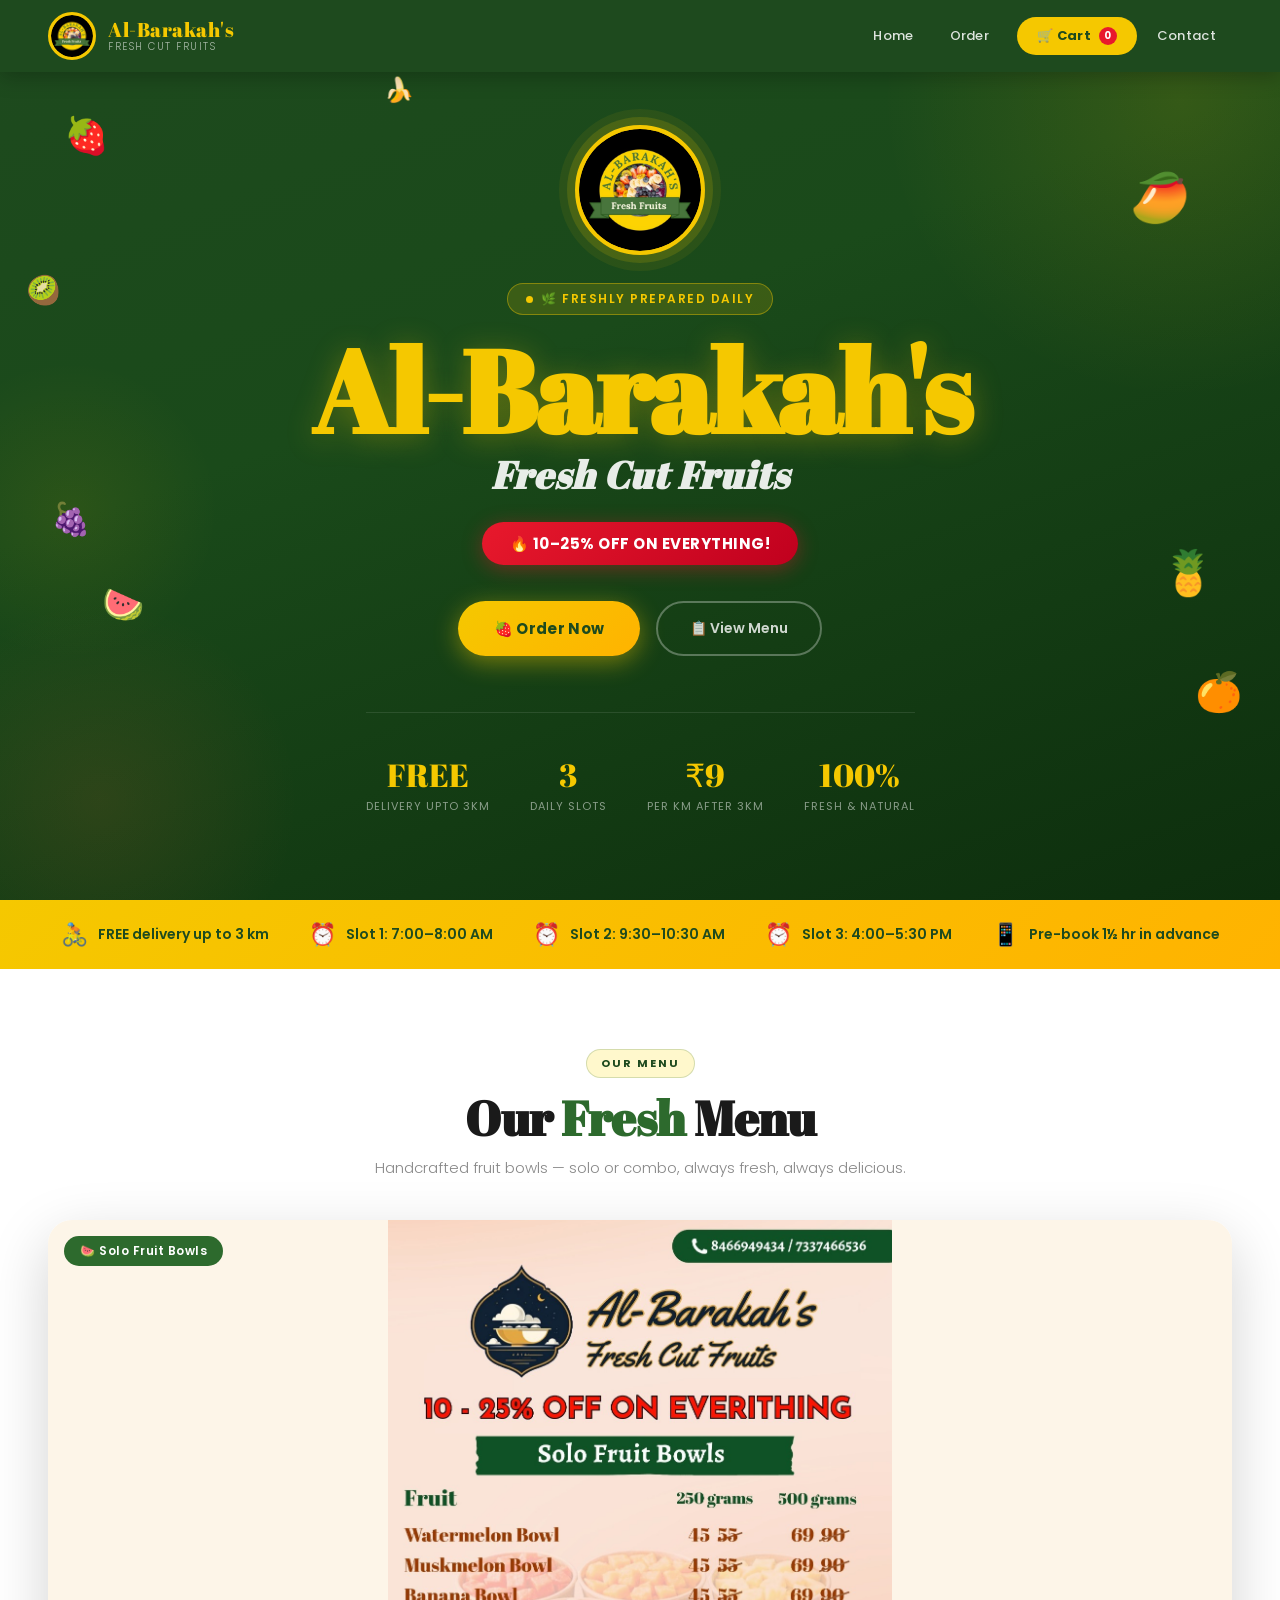
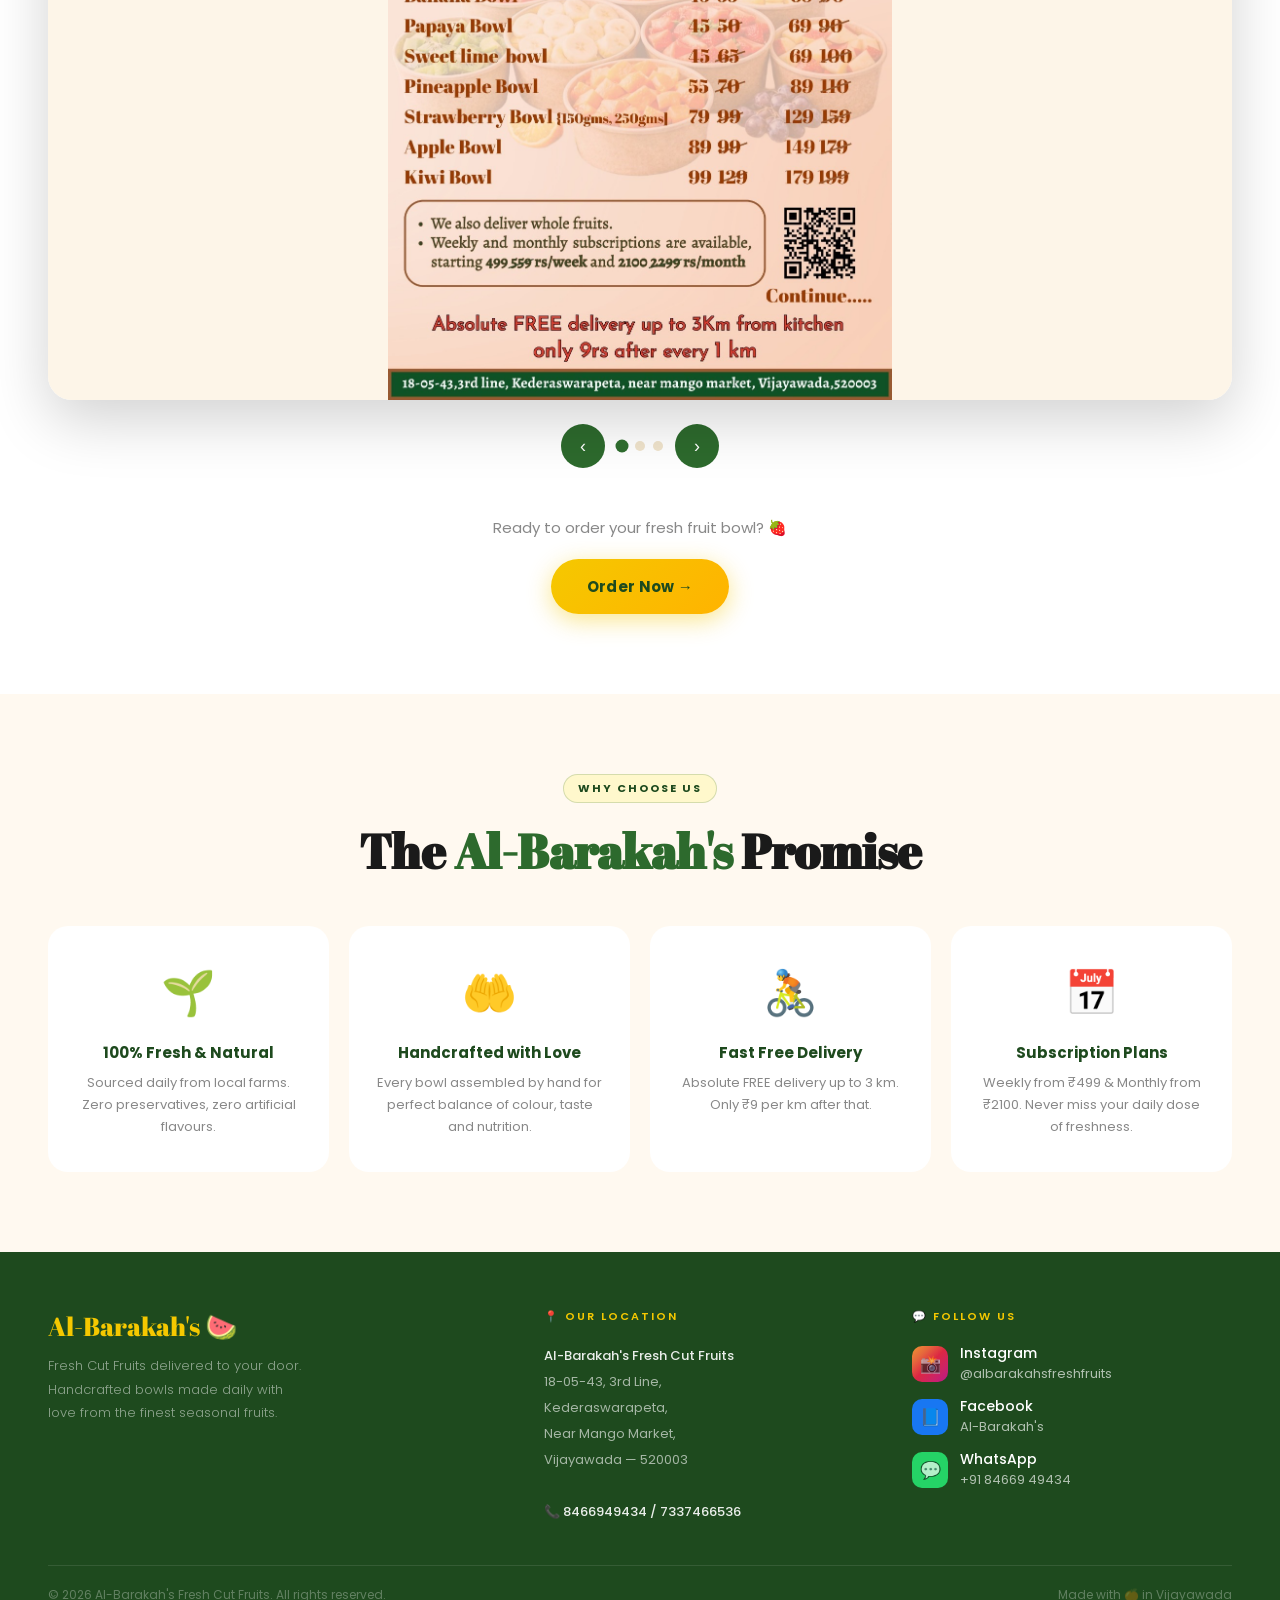
==== index.html @ 46b0975a "Add files via upload" ====
<!DOCTYPE html>
<html lang="en">
<head>
  <meta charset="UTF-8"/>
  <meta name="viewport" content="width=device-width, initial-scale=1.0"/>
  <title>Al-Barakah's Fresh Cut Fruits</title>
  <link rel="stylesheet" href="shared.css"/>
  <style>
    /* ── HERO ── */
    .hero {
      min-height: 100vh;
      background: linear-gradient(160deg, var(--green-dark) 0%, #1a4a1a 40%, #0d2e0d 100%);
      display: flex; flex-direction: column;
      align-items: center; justify-content: center;
      text-align: center; padding: 100px 20px 60px;
      position: relative; overflow: hidden;
    }

    /* animated background circles */
    .hero-bg-circle {
      position: absolute; border-radius: 50%; pointer-events: none;
    }
    .hbc1 {
      width: 600px; height: 600px;	
      background: radial-gradient(circle, rgba(245,200,0,0.12) 0%, transparent 70%);
      top: -200px; right: -200px;
      animation: spin 30s linear infinite;
    }
    .hbc2 {
      width: 400px; height: 400px;
      background: radial-gradient(circle, rgba(255,107,53,0.1) 0%, transparent 70%);
      bottom: -100px; left: -100px;
      animation: spin 20s linear infinite reverse;
    }
    .hbc3 {
      width: 300px; height: 300px;
      background: radial-gradient(circle, rgba(245,200,0,0.08) 0%, transparent 70%);
      top: 40%; left: -80px;
    }

    /* floating fruits */
    .fruit { position: absolute; font-size: 42px; pointer-events: none; animation: float 5s ease-in-out infinite; }
    .fr1{top:12%;left:5%;animation-delay:0s;font-size:36px}
    .fr2{top:18%;right:7%;animation-delay:0.8s;font-size:48px}
    .fr3{top:55%;left:4%;animation-delay:1.6s;font-size:32px}
    .fr4{top:60%;right:5%;animation-delay:2.4s;font-size:44px}
    .fr5{top:30%;left:2%;animation-delay:3.2s;font-size:28px}
    .fr6{bottom:20%;right:3%;animation-delay:1.2s;font-size:38px}
    .fr7{bottom:30%;left:8%;animation-delay:2s;font-size:34px}
    .fr8{top:8%;left:30%;animation-delay:0.4s;font-size:24px}

    .hero-logo {
      width: 130px; height: 130px; border-radius: 50%;
      border: 4px solid var(--yellow);
      overflow: hidden; margin-bottom: 28px;
      box-shadow: 0 0 0 8px rgba(245,200,0,0.15), 0 0 0 16px rgba(245,200,0,0.07);
      animation: fadeUp 0.8s 0.1s ease both;
      background: var(--yellow);
      display: flex; align-items: center; justify-content: center;
      font-size: 50px;
    }
    .hero-logo img { width: 100%; height: 100%; object-fit: cover; border-radius: 50%; }

    .hero-tag {
      display: inline-flex; align-items: center; gap: 8px;
      background: rgba(245,200,0,0.15); border: 1px solid rgba(245,200,0,0.4);
      color: var(--yellow); padding: 6px 18px; border-radius: 100px;
      font-size: 12px; font-weight: 600; letter-spacing: 1.5px;
      text-transform: uppercase; margin-bottom: 24px;
      animation: fadeUp 0.8s 0.2s ease both;
    }
    .hero-tag::before {
      content:''; width:7px; height:7px; background:var(--yellow);
      border-radius:50%; animation: pulse 1.5s infinite;
    }

    .hero-title {
      font-family: 'Abril Fatface', serif;
      font-size: clamp(52px, 9vw, 120px);
      color: var(--yellow); line-height: 0.9;
      letter-spacing: -2px; margin-bottom: 6px;
      animation: fadeUp 0.8s 0.3s ease both;
      text-shadow: 0 4px 30px rgba(245,200,0,0.3);
    }
    .hero-title-sub {
      font-family: 'Abril Fatface', serif;
      font-size: clamp(20px, 3.5vw, 38px);
      color: rgba(255,255,255,0.9); font-style: italic;
      letter-spacing: 1px; margin-bottom: 22px;
      animation: fadeUp 0.8s 0.4s ease both;
    }

    .hero-offer {
      display: inline-block;
      background: linear-gradient(135deg, var(--red), #c0001e);
      color: white; padding: 10px 28px; border-radius: 100px;
      font-size: 15px; font-weight: 700; letter-spacing: 0.5px;
      margin-bottom: 36px; animation: fadeUp 0.8s 0.5s ease both;
      box-shadow: 0 4px 20px rgba(232,25,44,0.4);
    }

    .hero-actions {
      display: flex; gap: 16px; justify-content: center; flex-wrap: wrap;
      animation: fadeUp 0.8s 0.6s ease both;
    }

    .hero-stats {
      display: flex; gap: 40px; margin-top: 56px;
      padding-top: 40px; border-top: 1px solid rgba(255,255,255,0.1);
      animation: fadeUp 0.8s 0.8s ease both; flex-wrap: wrap; justify-content: center;
    }
    .stat { text-align: center; }
    .stat-n { font-family:'Abril Fatface',serif; font-size:32px; color:var(--yellow); }
    .stat-l { font-size:11px; color:rgba(255,255,255,0.5); letter-spacing:1px; text-transform:uppercase; margin-top:2px; }

    /* ── DELIVERY BANNER ── */
    .delivery-banner {
      background: linear-gradient(135deg, var(--yellow), #FFB300);
      padding: 18px 48px;
      display: flex; align-items: center; justify-content: center; gap: 40px;
      flex-wrap: wrap;
    }
    .db-item {
      display: flex; align-items: center; gap: 10px;
      font-size: 14px; font-weight: 600; color: var(--green-dark);
    }
    .db-icon { font-size: 22px; }

    /* ── MENU SECTION ── */
    .menu-section { background: white; padding: 80px 48px; }
    .menu-section .section-header { text-align: center; margin-bottom: 40px; }

    .menu-scroll-wrapper {
      position: relative; overflow: hidden;
      border-radius: 24px;
      box-shadow: var(--shadow-lg);
    }
    .menu-scroll-track {
      display: flex; overflow-x: auto; scroll-snap-type: x mandatory;
      scroll-behavior: smooth; gap: 0;
      scrollbar-width: none; -ms-overflow-style: none;
    }
    .menu-scroll-track::-webkit-scrollbar { display: none; }

    .menu-slide {
      flex: 0 0 100%; scroll-snap-align: start;
      position: relative;
    }
    .menu-slide img {
      width: 100%; display: block;
      max-height: 780px; object-fit: contain;
      background: #fdf5e8;
    }

    .slide-label {
      position: absolute; top: 16px; left: 16px;
      background: var(--green); color: white;
      padding: 6px 16px; border-radius: 100px;
      font-size: 12px; font-weight: 600; letter-spacing: 0.5px;
    }

    .scroll-nav {
      display: flex; align-items: center; justify-content: center;
      gap: 12px; margin-top: 24px;
    }
    .scroll-btn {
      width: 44px; height: 44px; border-radius: 50%;
      background: var(--green); color: white; border: none;
      font-size: 18px; cursor: pointer; display: flex;
      align-items: center; justify-content: center;
      transition: background 0.2s, transform 0.2s;
    }
    .scroll-btn:hover { background: var(--green-dark); transform: scale(1.1); }
    .scroll-dots { display: flex; gap: 8px; }
    .dot {
      width: 10px; height: 10px; border-radius: 50%;
      background: var(--border); cursor: pointer; transition: background 0.2s, transform 0.2s;
    }
    .dot.active { background: var(--green); transform: scale(1.3); }

    .menu-cta { text-align: center; margin-top: 48px; }
    .menu-cta p { font-size: 15px; color: var(--ink-muted); margin-bottom: 20px; }

    /* ── WHY US ── */
    .why-section { background: var(--cream); }
    .why-grid { display: grid; grid-template-columns: repeat(4,1fr); gap: 20px; margin-top: 48px; }
    .why-card {
      background: white; border-radius: 20px; padding: 32px 24px;
      border: 2px solid transparent; text-align: center;
      transition: border-color 0.3s, transform 0.3s, box-shadow 0.3s;
      cursor: default;
    }
    .why-card:hover { border-color: var(--yellow); transform: translateY(-6px); box-shadow: 0 16px 40px rgba(245,200,0,0.15); }
    .why-icon { font-size: 44px; margin-bottom: 16px; display:block; animation: bounce 3s ease-in-out infinite; }
    .why-card:nth-child(2) .why-icon { animation-delay:0.4s }
    .why-card:nth-child(3) .why-icon { animation-delay:0.8s }
    .why-card:nth-child(4) .why-icon { animation-delay:1.2s }
    .why-title { font-size: 15px; font-weight: 700; margin-bottom: 8px; color: var(--green-dark); }
    .why-desc { font-size: 13px; color: var(--ink-muted); line-height: 1.7; }

    @media(max-width:900px){
      .why-grid { grid-template-columns: repeat(2,1fr); }
      .hero-stats { gap: 24px; }
      .delivery-banner { padding: 16px 24px; gap: 20px; }
      .menu-section { padding: 56px 20px; }
    }
    @media(max-width:600px){
      .why-grid { grid-template-columns: 1fr; }
    }
  </style>
</head>
<body>

<!-- NAVBAR -->
<nav>
  <a href="index.html" class="brand">
    <div class="brand-logo">
      <img src="logo.jpg.jpeg" alt="logo" onerror="this.style.display='none';this.parentElement.innerHTML='🍉'"/>
    </div>
    <div class="brand-name">
      Al-Barakah's
      <small>Fresh Cut Fruits</small>
    </div>
  </a>

  <!-- Hamburger -->
  <div class="hamburger" onclick="toggleMenu()">
    ☰
  </div>

  <!-- Nav links -->
  <div class="nav-links" id="navLinks">
    <a href="index.html">Home</a>
    <a href="order.html">Order</a>
    <a href="cart.html" class="cart-nav-btn">🛒 Cart <span class="cart-badge" id="cartCount">0</span></a>
    <a href="contact.html">Contact</a>
  </div>
</nav>

<!-- HERO -->
<section class="hero">
  <div class="hero-bg-circle hbc1"></div>
  <div class="hero-bg-circle hbc2"></div>
  <div class="hero-bg-circle hbc3"></div>

  <span class="fruit fr1">🍓</span>
  <span class="fruit fr2">🥭</span>
  <span class="fruit fr3">🍇</span>
  <span class="fruit fr4">🍍</span>
  <span class="fruit fr5">🥝</span>
  <span class="fruit fr6">🍊</span>
  <span class="fruit fr7">🍉</span>
  <span class="fruit fr8">🍌</span>

  <div class="hero-logo">
    <img src="logo.jpg.jpeg" alt="logo" onerror="this.style.display='none';this.parentElement.innerHTML='🍉'"/>
  </div>

  <div class="hero-tag">🌿 Freshly Prepared Daily</div>

  <h1 class="hero-title">Al-Barakah's</h1>
  <h2 class="hero-title-sub">Fresh Cut Fruits</h2>

  <div class="hero-offer">🔥 10–25% OFF ON EVERYTHING!</div>

  <div class="hero-actions">
    <a href="order.html" class="btn-main">🍓 Order Now</a>
    <a href="#menu" class="btn-outline" style="color:rgba(255,255,255,0.8);border-color:rgba(255,255,255,0.3);">📋 View Menu</a>
  </div>

  <div class="hero-stats">
    <div class="stat"><div class="stat-n">FREE</div><div class="stat-l">Delivery upto 3km</div></div>
    <div class="stat"><div class="stat-n">3</div><div class="stat-l">Daily Slots</div></div>
    <div class="stat"><div class="stat-n">₹9</div><div class="stat-l">Per km after 3km</div></div>
    <div class="stat"><div class="stat-n">100%</div><div class="stat-l">Fresh & Natural</div></div>
  </div>
</section>

<!-- DELIVERY BANNER -->
<div class="delivery-banner">
  <div class="db-item"><span class="db-icon">🚴</span> FREE delivery up to 3 km</div>
  <div class="db-item"><span class="db-icon">⏰</span> Slot 1: 7:00–8:00 AM</div>
  <div class="db-item"><span class="db-icon">⏰</span> Slot 2: 9:30–10:30 AM</div>
  <div class="db-item"><span class="db-icon">⏰</span> Slot 3: 4:00–5:30 PM</div>
  <div class="db-item"><span class="db-icon">📱</span> Pre-book 1½ hr in advance</div>
</div>

<!-- MENU SECTION -->
<section class="menu-section reveal" id="menu">
  <div class="section-header">
    <div class="section-tag">Our Menu</div>
    <h2 class="section-title">Our <span>Fresh</span> Menu</h2>
    <p class="section-sub">Handcrafted fruit bowls — solo or combo, always fresh, always delicious.</p>
  </div>

  <div class="menu-scroll-wrapper">
    <div class="menu-scroll-track" id="menuTrack">
      <div class="menu-slide">
        <span class="slide-label">🍉 Solo Fruit Bowls</span>
        <img src="solo menu.jpg.png" alt="Solo Fruit Bowls Menu"/>
      </div>
      <div class="menu-slide">
        <span class="slide-label">🥗 Special Combo Bowls</span>
        <img src="mix menu.jpg.png" alt="Special Combo Bowls Menu"/>
      </div>
      <div class="menu-slide">
        <span class="slide-label">📋 Delivery Criteria</span>
        <img src="delivery criteria.jpg.png" alt="Delivery Criteria"/>
      </div>
    </div>
  </div>

  <div class="scroll-nav">
    <button class="scroll-btn" id="prevBtn">‹</button>
    <div class="scroll-dots" id="dots">
      <div class="dot active" onclick="goToSlide(0)"></div>
      <div class="dot" onclick="goToSlide(1)"></div>
      <div class="dot" onclick="goToSlide(2)"></div>
    </div>
    <button class="scroll-btn" id="nextBtn">›</button>
  </div>

  <div class="menu-cta">
    <p>Ready to order your fresh fruit bowl? 🍓</p>
    <a href="order.html" class="btn-main">Order Now →</a>
  </div>
</section>

<!-- WHY US -->
<section class="section why-section reveal">
  <div style="text-align:center;margin-bottom:8px"><div class="section-tag">Why Choose Us</div></div>
  <h2 class="section-title" style="text-align:center">The <span>Al-Barakah's</span> Promise</h2>
  <div class="why-grid">
    <div class="why-card reveal d1">
      <span class="why-icon">🌱</span>
      <div class="why-title">100% Fresh & Natural</div>
      <div class="why-desc">Sourced daily from local farms. Zero preservatives, zero artificial flavours.</div>
    </div>
    <div class="why-card reveal d2">
      <span class="why-icon">🤲</span>
      <div class="why-title">Handcrafted with Love</div>
      <div class="why-desc">Every bowl assembled by hand for perfect balance of colour, taste and nutrition.</div>
    </div>
    <div class="why-card reveal d3">
      <span class="why-icon">🚴</span>
      <div class="why-title">Fast Free Delivery</div>
      <div class="why-desc">Absolute FREE delivery up to 3 km. Only ₹9 per km after that.</div>
    </div>
    <div class="why-card reveal d4">
      <span class="why-icon">📅</span>
      <div class="why-title">Subscription Plans</div>
      <div class="why-desc">Weekly from ₹499 & Monthly from ₹2100. Never miss your daily dose of freshness.</div>
    </div>
  </div>
</section>

<!-- FOOTER -->
<footer>
  <div class="footer-grid">
    <div class="footer-brand">
      <div class="f-logo">Al-Barakah's 🍉</div>
      <p>Fresh Cut Fruits delivered to your door. Handcrafted bowls made daily with love from the finest seasonal fruits.</p>
    </div>
    <div class="footer-col">
      <h4>📍 Our Location</h4>
      <div class="address-lines">
        <strong>Al-Barakah's Fresh Cut Fruits</strong><br/>
        18-05-43, 3rd Line,<br/>
        Kederaswarapeta,<br/>
        Near Mango Market,<br/>
        Vijayawada — 520003<br/><br/>
        <strong>📞 8466949434 / 7337466536</strong>
      </div>
    </div>
    <div class="footer-col">
      <h4>💬 Follow Us</h4>
      <div class="social-list">
        <a href="https://www.instagram.com/al_barakahs_fresh_fruits_?igsh=ZjluM2U1aTc2aDRm" class="social-item" target="_blank">
          <div class="sicon ig">📸</div>
          <div><div style="color:white;font-size:14px;font-weight:500">Instagram</div><div>@albarakahsfreshfruits</div></div>
        </a>
        <a href="https://facebook.com/albarakahsfreshfruits" class="social-item" target="_blank">
          <div class="sicon fb">📘</div>
          <div><div style="color:white;font-size:14px;font-weight:500">Facebook</div><div>Al-Barakah's</div></div>
        </a>
        <a href="https://wa.me/918466949434" class="social-item" target="_blank">
          <div class="sicon wa">💬</div>
          <div><div style="color:white;font-size:14px;font-weight:500">WhatsApp</div><div>+91 84669 49434</div></div>
        </a>
      </div>
    </div>
  </div>
  <div class="footer-bottom">
    <p>© 2026 Al-Barakah's Fresh Cut Fruits. All rights reserved.</p>
    <p>Made with 🍊 in Vijayawada</p>
  </div>
</footer>

<script>
  // Cart count from localStorage
  function updateCartCount(){
    const cart = JSON.parse(localStorage.getItem('albarakahCart')||'[]');
    const total = cart.reduce((s,i)=>s+i.qty,0);
    document.getElementById('cartCount').textContent = total;
  }
  updateCartCount();

  // Menu slider
  let current = 0;
  const track = document.getElementById('menuTrack');
  const dots = document.querySelectorAll('.dot');
  const slides = document.querySelectorAll('.menu-slide');

  function goToSlide(n){
    current = n;
    track.scrollTo({ left: track.offsetWidth * n, behavior: 'smooth' });
    dots.forEach((d,i)=>d.classList.toggle('active', i===n));
  }

  document.getElementById('nextBtn').addEventListener('click',()=>goToSlide((current+1)%slides.length));
  document.getElementById('prevBtn').addEventListener('click',()=>goToSlide((current-1+slides.length)%slides.length));

  // Auto-advance
  setInterval(()=>goToSlide((current+1)%slides.length), 5000);

  // Scroll reveal
  const revEls = document.querySelectorAll('.reveal');
  const revObs = new IntersectionObserver(entries=>{
    entries.forEach(e=>{ if(e.isIntersecting) e.target.classList.add('visible'); });
  },{threshold:0.08});
  revEls.forEach(r=>revObs.observe(r));
</script>
<script>

function toggleMenu(){

const menu = document.getElementById("navLinks");

menu.classList.toggle("show");

}

</script>
</body>
</html>
---- shared.css ----
@import url('https://fonts.googleapis.com/css2?family=Abril+Fatface&family=Poppins:wght@300;400;500;600;700;800&display=swap');

*, *::before, *::after { box-sizing: border-box; margin: 0; padding: 0; }

:root {
  --yellow:      #F5C800;
  --yellow-dark: #D4A800;
  --yellow-light:#FFF8CC;
  --green:       #2D6A2D;
  --green-dark:  #1E4A1E;
  --green-light: #E8F5E8;
  --orange:      #FF6B35;
  --red:         #E8192C;
  --cream:       #FFF9F0;
  --white:       #FFFFFF;
  --ink:         #1A1A1A;
  --ink-soft:    #444444;
  --ink-muted:   #888888;
  --border:      #F0E4CC;
  --shadow:      0 8px 32px rgba(0,0,0,0.12);
  --shadow-lg:   0 20px 60px rgba(0,0,0,0.18);
}

html { scroll-behavior: smooth; }
body {
  font-family: 'Poppins', sans-serif;
  background: var(--cream);
  color: var(--ink);
  overflow-x: hidden;
}

/* ── NAVBAR ── */
nav {
  position: fixed; top: 0; left: 0; right: 0; z-index: 999;
  display: flex; align-items: center; justify-content: space-between;
  padding: 0 48px; height: 72px;
  background: var(--green-dark);
  box-shadow: 0 4px 20px rgba(0,0,0,0.25);
}

.brand { display: flex; align-items: center; gap: 12px; text-decoration: none; }
.brand-logo {
  width: 48px; height: 48px; border-radius: 50%;
  border: 3px solid var(--yellow);
  overflow: hidden; flex-shrink: 0;
  background: var(--yellow);
  display: flex; align-items: center; justify-content: center;
  font-size: 22px;
}
.brand-logo img { width: 100%; height: 100%; object-fit: cover; border-radius: 50%; }
.brand-name {
  font-family: 'Abril Fatface', serif;
  font-size: 20px; color: var(--yellow);
  letter-spacing: 0.5px; line-height: 1;
}
.brand-name small {
  display: block; font-family: 'Poppins', sans-serif;
  font-size: 10px; color: rgba(255,255,255,0.6);
  font-weight: 300; letter-spacing: 1.5px; text-transform: uppercase;
  margin-top: 2px;
}

.nav-links { display: flex; align-items: center; gap: 4px; }
.nav-links a {
  text-decoration: none; font-size: 13px; font-weight: 500;
  color: rgba(255,255,255,0.85); padding: 8px 16px; border-radius: 8px;
  transition: all 0.2s; letter-spacing: 0.3px;
}
.nav-links a:hover, .nav-links a.active {
  background: rgba(245,200,0,0.2); color: var(--yellow);
}

.cart-nav-btn {
  display: flex; align-items: center; gap: 8px;
  background: var(--yellow); color: var(--green-dark) !important;
  padding: 9px 20px !important; border-radius: 100px !important;
  font-weight: 700 !important; font-size: 13px !important;
  margin-left: 8px; transition: transform 0.2s, box-shadow 0.2s !important;
  border: none;
}
.cart-nav-btn:hover { transform: translateY(-2px); box-shadow: 0 4px 16px rgba(245,200,0,0.5) !important; background: var(--yellow) !important; }
.cart-badge {
  background: var(--red); color: white;
  width: 18px; height: 18px; border-radius: 50%;
  display: flex; align-items: center; justify-content: center;
  font-size: 10px; font-weight: 700;
}

/* ── FOOTER ── */
footer {
  background: var(--green-dark);
  color: rgba(255,255,255,0.8);
  padding: 56px 48px 28px;
}
.footer-grid {
  display: grid; grid-template-columns: 1.4fr 1fr 1fr;
  gap: 48px; margin-bottom: 40px;
}
.footer-brand .f-logo {
  font-family: 'Abril Fatface', serif;
  font-size: 26px; color: var(--yellow); margin-bottom: 10px;
}
.footer-brand p {
  font-size: 13px; line-height: 1.8; color: rgba(255,255,255,0.5);
  font-weight: 300; max-width: 260px;
}
.footer-col h4 {
  font-size: 11px; letter-spacing: 2px; text-transform: uppercase;
  color: var(--yellow); margin-bottom: 18px; font-weight: 600;
}
.address-lines { font-size: 13px; line-height: 2; color: rgba(255,255,255,0.6); }
.address-lines strong { color: rgba(255,255,255,0.9); font-weight: 500; }
.social-list { display: flex; flex-direction: column; gap: 12px; }
.social-item {
  display: flex; align-items: center; gap: 12px;
  text-decoration: none; color: rgba(255,255,255,0.65);
  font-size: 13px; transition: color 0.2s;
}
.social-item:hover { color: var(--yellow); }
.sicon {
  width: 36px; height: 36px; border-radius: 10px;
  display: flex; align-items: center; justify-content: center;
  font-size: 17px; flex-shrink: 0;
}
.ig { background: linear-gradient(135deg,#f09433,#e6683c,#dc2743,#cc2366,#bc1888); }
.fb { background: #1877F2; }
.wa { background: #25D366; }
.ph { background: #FF6B35; }
.footer-bottom {
  border-top: 1px solid rgba(255,255,255,0.1);
  padding-top: 20px; display: flex; justify-content: space-between; align-items: center;
}
.footer-bottom p { font-size: 12px; color: rgba(255,255,255,0.3); }

/* ── SECTION HELPERS ── */
.section { padding: 80px 48px; }
.section-tag {
  display: inline-block; background: var(--yellow-light);
  color: var(--green-dark); font-size: 11px; font-weight: 700;
  letter-spacing: 2px; text-transform: uppercase; padding: 5px 14px;
  border-radius: 100px; margin-bottom: 14px;
  border: 1px solid rgba(45,106,45,0.2);
}
.section-title {
  font-family: 'Abril Fatface', serif;
  font-size: clamp(30px,4vw,48px); color: var(--ink);
  letter-spacing: -0.5px; line-height: 1.1; margin-bottom: 10px;
}
.section-title span { color: var(--green); }
.section-sub { font-size: 15px; color: var(--ink-muted); font-weight: 300; line-height: 1.7; }

/* ── ANIMATIONS ── */
@keyframes fadeUp { from{opacity:0;transform:translateY(28px)} to{opacity:1;transform:translateY(0)} }
@keyframes fadeIn { from{opacity:0} to{opacity:1} }
@keyframes slideDown { from{opacity:0;transform:translateY(-20px)} to{opacity:1;transform:translateY(0)} }
@keyframes pulse { 0%,100%{transform:scale(1)} 50%{transform:scale(1.15)} }
@keyframes spin { from{transform:rotate(0deg)} to{transform:rotate(360deg)} }
@keyframes float { 0%,100%{transform:translateY(0) rotate(0deg)} 50%{transform:translateY(-16px) rotate(6deg)} }
@keyframes bounce { 0%,100%{transform:translateY(0)} 50%{transform:translateY(-8px)} }
@keyframes shimmer { 0%{background-position:-200% 0} 100%{background-position:200% 0} }

.reveal { opacity:0; transform:translateY(24px); transition:opacity 0.6s ease, transform 0.6s ease; }
.reveal.visible { opacity:1; transform:translateY(0); }
.d1{transition-delay:0.1s} .d2{transition-delay:0.2s} .d3{transition-delay:0.3s} .d4{transition-delay:0.4s}

/* ── BUTTONS ── */
.btn-main {
  display: inline-flex; align-items: center; gap: 8px;
  background: linear-gradient(135deg, var(--yellow), #FFB300);
  color: var(--green-dark); padding: 16px 36px; border-radius: 100px;
  font-size: 15px; font-weight: 700; text-decoration: none; border: none;
  cursor: pointer; box-shadow: 0 6px 24px rgba(245,200,0,0.45);
  transition: transform 0.2s, box-shadow 0.2s; font-family: 'Poppins', sans-serif;
  letter-spacing: 0.3px;
}
.btn-main:hover { transform: translateY(-3px); box-shadow: 0 12px 32px rgba(245,200,0,0.6); }

.btn-green {
  display: inline-flex; align-items: center; gap: 8px;
  background: var(--green); color: white;
  padding: 14px 32px; border-radius: 100px;
  font-size: 14px; font-weight: 600; text-decoration: none; border: none;
  cursor: pointer; transition: background 0.2s, transform 0.2s;
  font-family: 'Poppins', sans-serif;
}
.btn-green:hover { background: var(--green-dark); transform: translateY(-2px); }

.btn-outline {
  display: inline-flex; align-items: center; gap: 8px;
  background: transparent; color: var(--green);
  padding: 14px 32px; border-radius: 100px;
  font-size: 14px; font-weight: 600; text-decoration: none;
  border: 2px solid var(--green); cursor: pointer;
  transition: all 0.2s; font-family: 'Poppins', sans-serif;
}
.btn-outline:hover { background: var(--green); color: white; }

/* 📱 TABLET RESPONSIVE (≤1024px) */

@media (max-width:1024px){

  nav{
    padding:0 24px;
  }

  .section{
    padding:60px 24px;
  }

  .footer-grid{
    grid-template-columns:1fr 1fr;
    gap:32px;
  }

}

/* 📱 MOBILE RESPONSIVE (≤768px) */

@media (max-width:768px){

  nav{
    padding:0 16px;
    height:64px;
  }

  .brand-name{
    font-size:16px;
  }

  .nav-links{
    gap:2px;
  }

  .nav-links a{
    padding:6px 10px;
    font-size:12px;
  }

  .cart-nav-btn{
    padding:7px 14px !important;
  }

  .section{
    padding:48px 20px;
  }

  .footer-grid{
    grid-template-columns:1fr;
    gap:28px;
  }

  .footer-bottom{
    flex-direction:column;
    gap:10px;
    text-align:center;
  }

}
	
/* 📱 SMALL MOBILE (≤480px) */

@media (max-width:480px){

  nav{
    flex-direction:column;
    height:auto;
    padding:12px 12px;
  }

  .brand{
    margin-bottom:6px;
  }

  .nav-links{
    flex-wrap:wrap;
    justify-content:center;
  }

  .nav-links a{
    font-size:11px;
    padding:6px 8px;
  }

  .cart-nav-btn{
    padding:6px 12px !important;
  }

}

/* Hamburger icon */

.hamburger{
display:none;
font-size:28px;
color:white;
cursor:pointer;
}

/* Mobile menu */

@media (max-width:768px){

nav{
padding:0 16px;
}

.hamburger{
display:block;
}

.nav-links{
position:absolute;
top:72px;
left:0;
right:0;
background:var(--green-dark);
flex-direction:column;
align-items:center;
gap:12px;
padding:20px 0;
display:none;
}

.nav-links.show{
display:flex;
}

.nav-links a{
font-size:14px;
padding:10px 20px;
}

.cart-nav-btn{
margin-left:0;
}

}
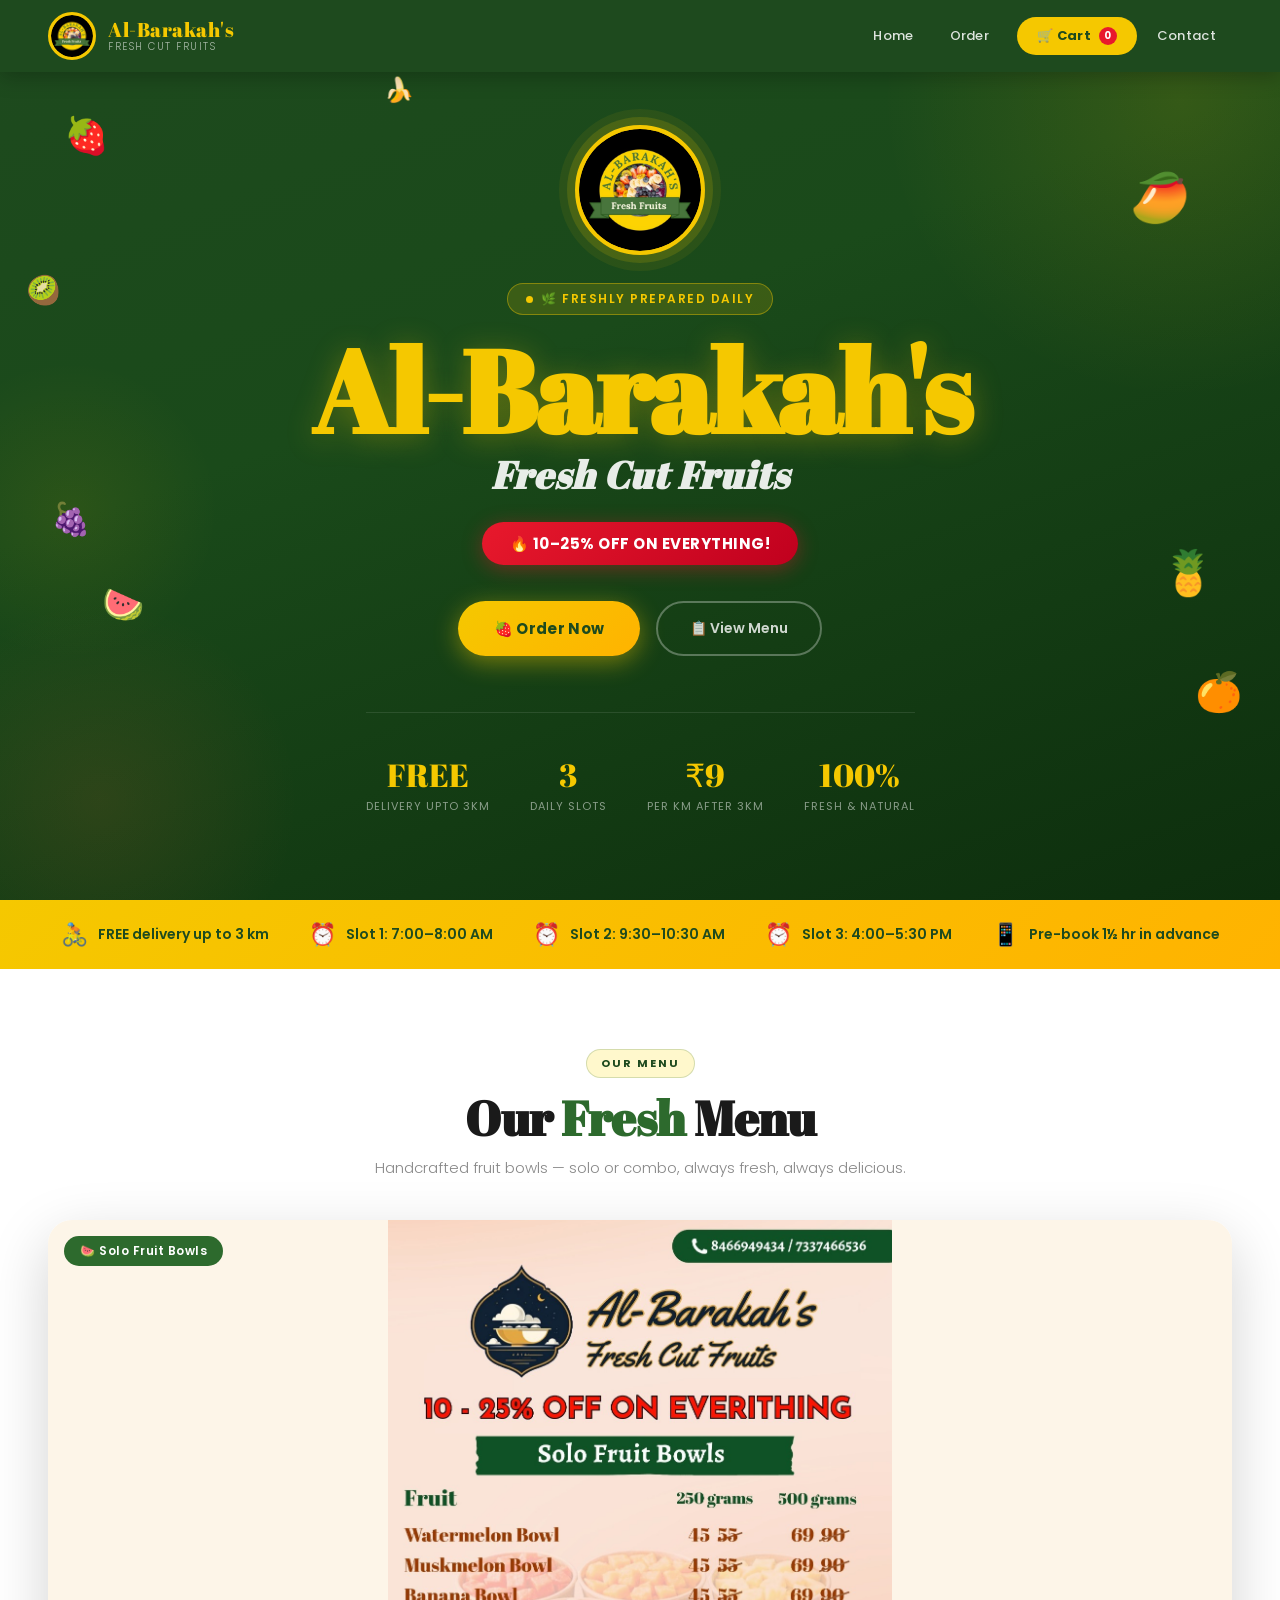
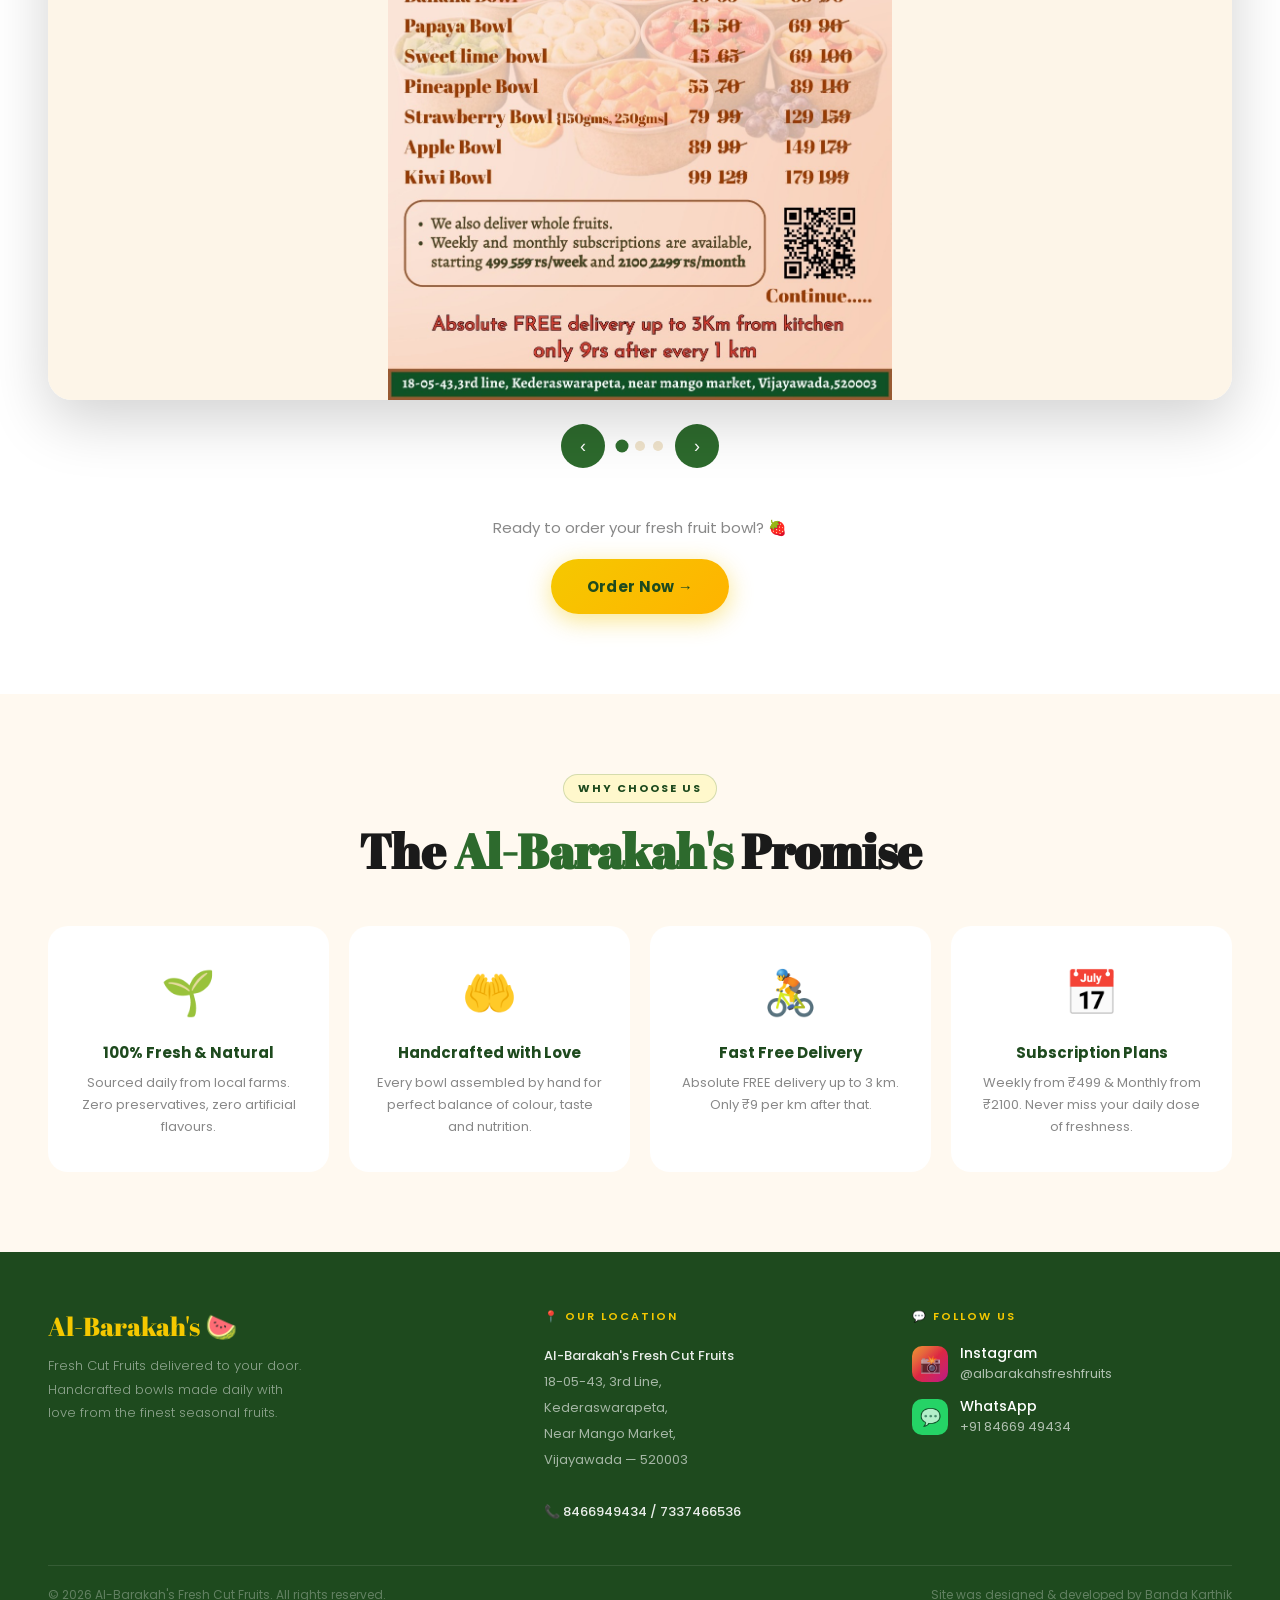
==== commit 7b8945ba: "Add files via upload" ====
--- a/index.html
+++ b/index.html
@@ -198,14 +198,28 @@
     .why-title { font-size: 15px; font-weight: 700; margin-bottom: 8px; color: var(--green-dark); }
     .why-desc { font-size: 13px; color: var(--ink-muted); line-height: 1.7; }
 
-    @media(max-width:900px){
+    @media(max-width:1024px){
+      .hero { padding: 90px 24px 60px; }
+      .menu-section { padding: 60px 24px; }
       .why-grid { grid-template-columns: repeat(2,1fr); }
-      .hero-stats { gap: 24px; }
       .delivery-banner { padding: 16px 24px; gap: 20px; }
-      .menu-section { padding: 56px 20px; }
-    }
-    @media(max-width:600px){
+    }
+    @media(max-width:768px){
+      .hero { padding: 80px 20px 48px; min-height: auto; }
+      .hero-logo { width: 100px; height: 100px; }
+      .hero-stats { gap: 20px; margin-top: 36px; padding-top: 28px; }
+      .stat-n { font-size: 26px; }
+      .delivery-banner { flex-direction: column; gap: 12px; padding: 20px 16px; text-align:center; }
+      .menu-section { padding: 48px 16px; }
+      .why-grid { grid-template-columns: 1fr 1fr; gap: 14px; }
+      .why-card { padding: 22px 16px; }
+      .fr3,.fr4,.fr5,.fr7 { display: none; }
+    }
+    @media(max-width:480px){
       .why-grid { grid-template-columns: 1fr; }
+      .hero-stats { flex-direction: column; gap: 16px; }
+      .hero-actions { flex-direction: column; align-items: center; }
+      .hero-actions a { width: 100%; max-width: 280px; justify-content: center; }
     }
   </style>
 </head>
@@ -379,10 +393,6 @@
           <div class="sicon ig">📸</div>
           <div><div style="color:white;font-size:14px;font-weight:500">Instagram</div><div>@albarakahsfreshfruits</div></div>
         </a>
-        <a href="https://facebook.com/albarakahsfreshfruits" class="social-item" target="_blank">
-          <div class="sicon fb">📘</div>
-          <div><div style="color:white;font-size:14px;font-weight:500">Facebook</div><div>Al-Barakah's</div></div>
-        </a>
         <a href="https://wa.me/918466949434" class="social-item" target="_blank">
           <div class="sicon wa">💬</div>
           <div><div style="color:white;font-size:14px;font-weight:500">WhatsApp</div><div>+91 84669 49434</div></div>
@@ -392,7 +402,7 @@
   </div>
   <div class="footer-bottom">
     <p>© 2026 Al-Barakah's Fresh Cut Fruits. All rights reserved.</p>
-    <p>Made with 🍊 in Vijayawada</p>
+    <p>Site was designed & developed by Banda Karthik</p>
   </div>
 </footer>
 
--- a/shared.css
+++ b/shared.css
@@ -32,7 +32,7 @@
 /* ── NAVBAR ── */
 nav {
   position: fixed; top: 0; left: 0; right: 0; z-index: 999;
-  display: flex; align-items: center; justify-content: space-between;
+  display: flex; align-items: center; justify-content: space-between;flex-wrap: nowrap;
   padding: 0 48px; height: 72px;
   background: var(--green-dark);
   box-shadow: 0 4px 20px rgba(0,0,0,0.25);
@@ -195,143 +195,89 @@
 }
 .btn-outline:hover { background: var(--green); color: white; }
 
-/* 📱 TABLET RESPONSIVE (≤1024px) */
-
-@media (max-width:1024px){
-
-  nav{
-    padding:0 24px;
-  }
-
-  .section{
-    padding:60px 24px;
-  }
-
-  .footer-grid{
-    grid-template-columns:1fr 1fr;
-    gap:32px;
-  }
-
-}
-
-/* 📱 MOBILE RESPONSIVE (≤768px) */
-
-@media (max-width:768px){
-
-  nav{
-    padding:0 16px;
-    height:64px;
-  }
-
-  .brand-name{
-    font-size:16px;
-  }
-
-  .nav-links{
-    gap:2px;
-  }
-
-  .nav-links a{
-    padding:6px 10px;
-    font-size:12px;
-  }
-
-  .cart-nav-btn{
-    padding:7px 14px !important;
-  }
-
-  .section{
-    padding:48px 20px;
-  }
-
-  .footer-grid{
-    grid-template-columns:1fr;
-    gap:28px;
-  }
-
-  .footer-bottom{
-    flex-direction:column;
-    gap:10px;
-    text-align:center;
-  }
-
-}
-	
-/* 📱 SMALL MOBILE (≤480px) */
-
-@media (max-width:480px){
-
-  nav{
-    flex-direction:column;
-    height:auto;
-    padding:12px 12px;
-  }
-
-  .brand{
-    margin-bottom:6px;
-  }
-
-  .nav-links{
-    flex-wrap:wrap;
-    justify-content:center;
-  }
-
-  .nav-links a{
-    font-size:11px;
-    padding:6px 8px;
-  }
-
-  .cart-nav-btn{
-    padding:6px 12px !important;
-  }
-
-}
-
-/* Hamburger icon */
-
-.hamburger{
-display:none;
-font-size:28px;
-color:white;
-cursor:pointer;
-}
-
-/* Mobile menu */
-
-@media (max-width:768px){
-
-nav{
-padding:0 16px;
-}
-
-.hamburger{
-display:block;
-}
-
-.nav-links{
-position:absolute;
-top:72px;
-left:0;
-right:0;
-background:var(--green-dark);
-flex-direction:column;
-align-items:center;
-gap:12px;
-padding:20px 0;
-display:none;
-}
-
-.nav-links.show{
-display:flex;
-}
-
-.nav-links a{
-font-size:14px;
-padding:10px 20px;
-}
-
-.cart-nav-btn{
-margin-left:0;
-}
-
+/* ── HAMBURGER ── */
+.hamburger {
+  display: none;
+  font-size: 26px;
+  color: white;
+  cursor: pointer;
+  padding: 4px 8px;
+  border-radius: 8px;
+  transition: background 0.2s;
+  flex-shrink: 0;
+}
+.hamburger:hover { background: rgba(255,255,255,0.1); }
+
+/* ═══════════════════════════════════════
+   TABLET  (≤1024px)
+═══════════════════════════════════════ */
+@media (max-width:1024px) {
+  nav { padding: 0 28px; }
+  .section { padding: 60px 32px; }
+  .footer-grid { grid-template-columns: 1fr 1fr; gap: 32px; }
+}
+
+/* ═══════════════════════════════════════
+   MOBILE  (≤768px)  — hamburger menu
+═══════════════════════════════════════ */
+@media (max-width:768px) {
+
+  /* Nav */
+  nav {
+    padding: 0 16px;
+    height: 64px;
+    position: fixed;
+    flex-wrap: nowrap;
+  }
+  .hamburger { display: block; }
+  .nav-links {
+    display: none;
+    position: absolute;
+    top: 64px; left: 0; right: 0;
+    background: var(--green-dark);
+    flex-direction: column;
+    align-items: stretch;
+    padding: 12px 16px 20px;
+    gap: 4px;
+    box-shadow: 0 8px 24px rgba(0,0,0,0.3);
+    z-index: 998;
+  }
+  .nav-links.show { display: flex; }
+  .nav-links a {
+    font-size: 15px;
+    padding: 12px 16px;
+    border-radius: 10px;
+    text-align: center;
+  }
+  .cart-nav-btn {
+    margin-left: 0 !important;
+    justify-content: center;
+    padding: 12px 16px !important;
+  }
+
+  body { padding-top: 64px; }
+
+  /* Sections */
+  .section { padding: 48px 20px; }
+
+  /* Footer */
+  .footer-grid { grid-template-columns: 1fr; gap: 28px; }
+  footer { padding: 40px 20px 24px; }
+  .footer-bottom { flex-direction: column; gap: 8px; text-align: center; }
+}
+
+/* ═══════════════════════════════════════
+   SMALL MOBILE  (≤480px)
+═══════════════════════════════════════ */
+@media (max-width:480px) {
+  nav { padding: 0 12px; height: 60px; }
+  body { padding-top: 60px; }
+  .nav-links { top: 60px; }
+  .brand-name { font-size: 17px; }
+  .brand-logo { width: 40px; height: 40px; }
+
+  .btn-main, .btn-outline, .btn-green {
+    padding: 13px 24px;
+    font-size: 14px;
+  }
 }
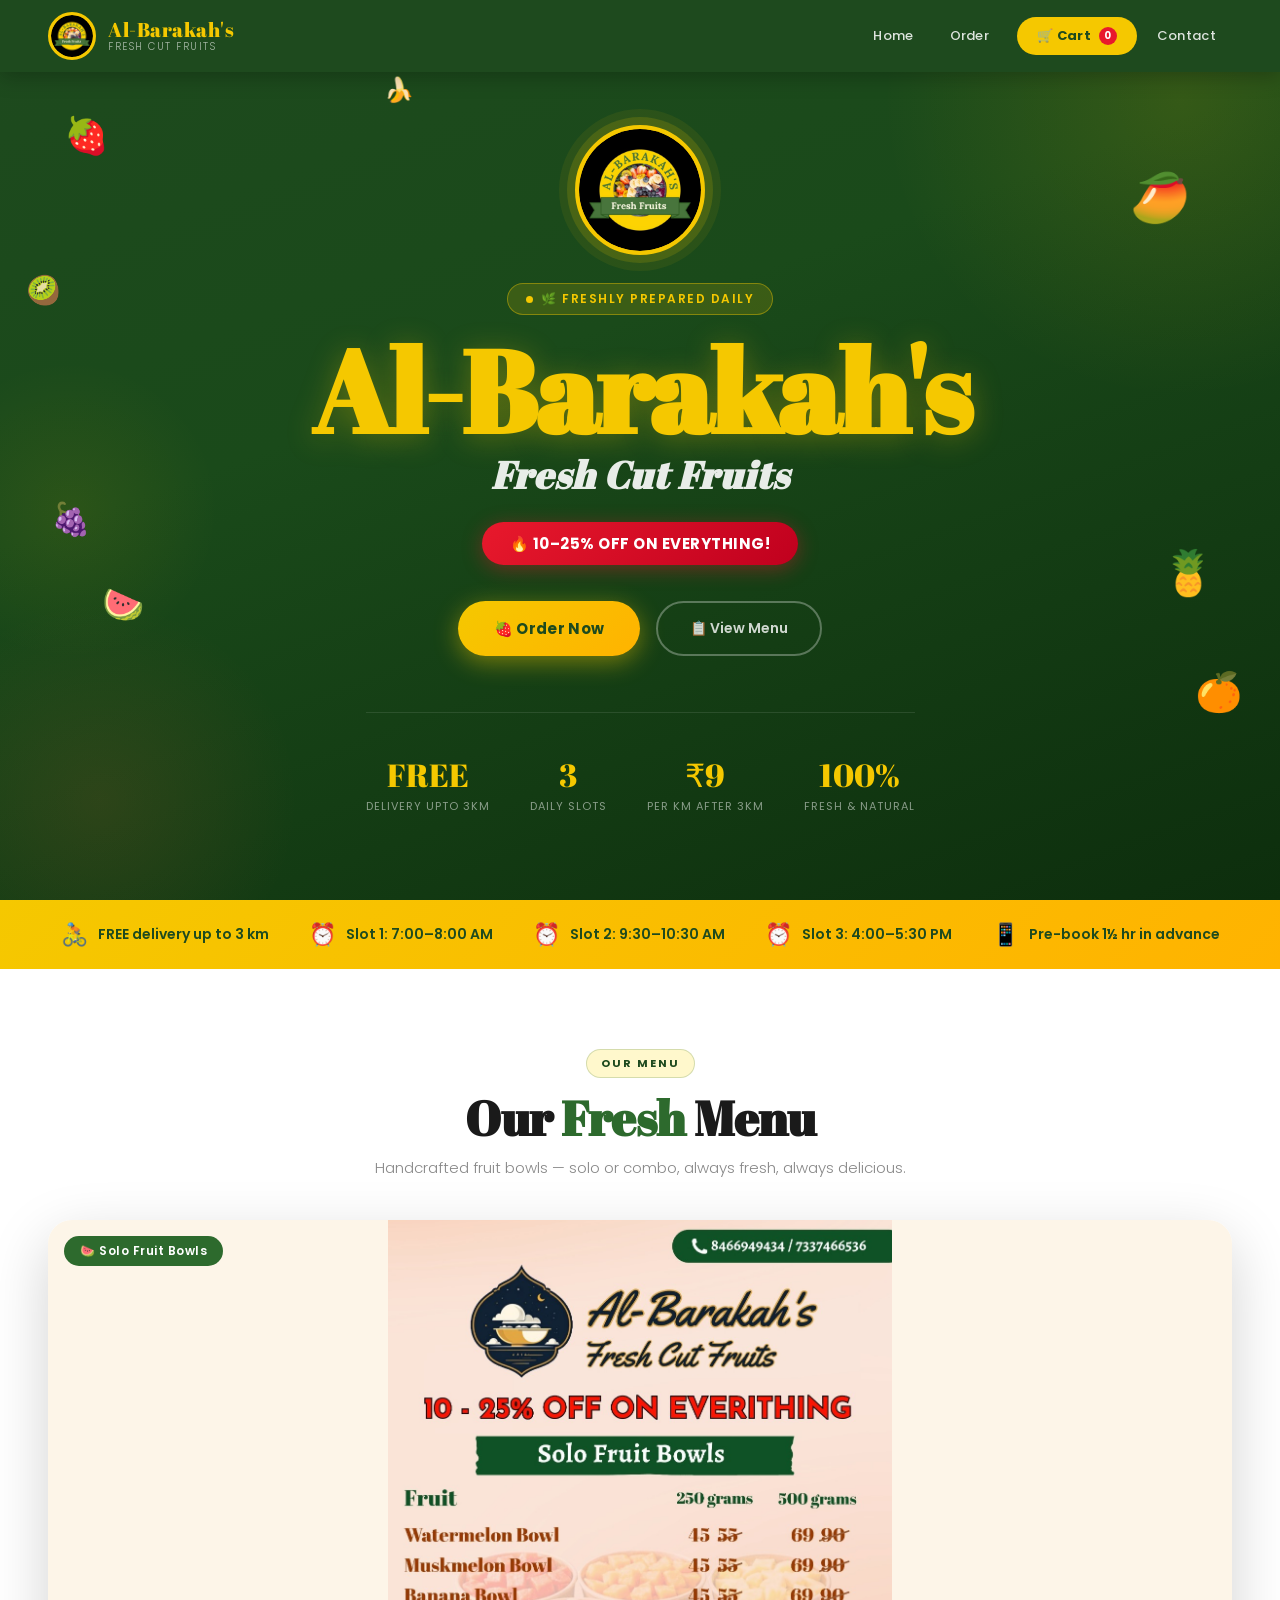
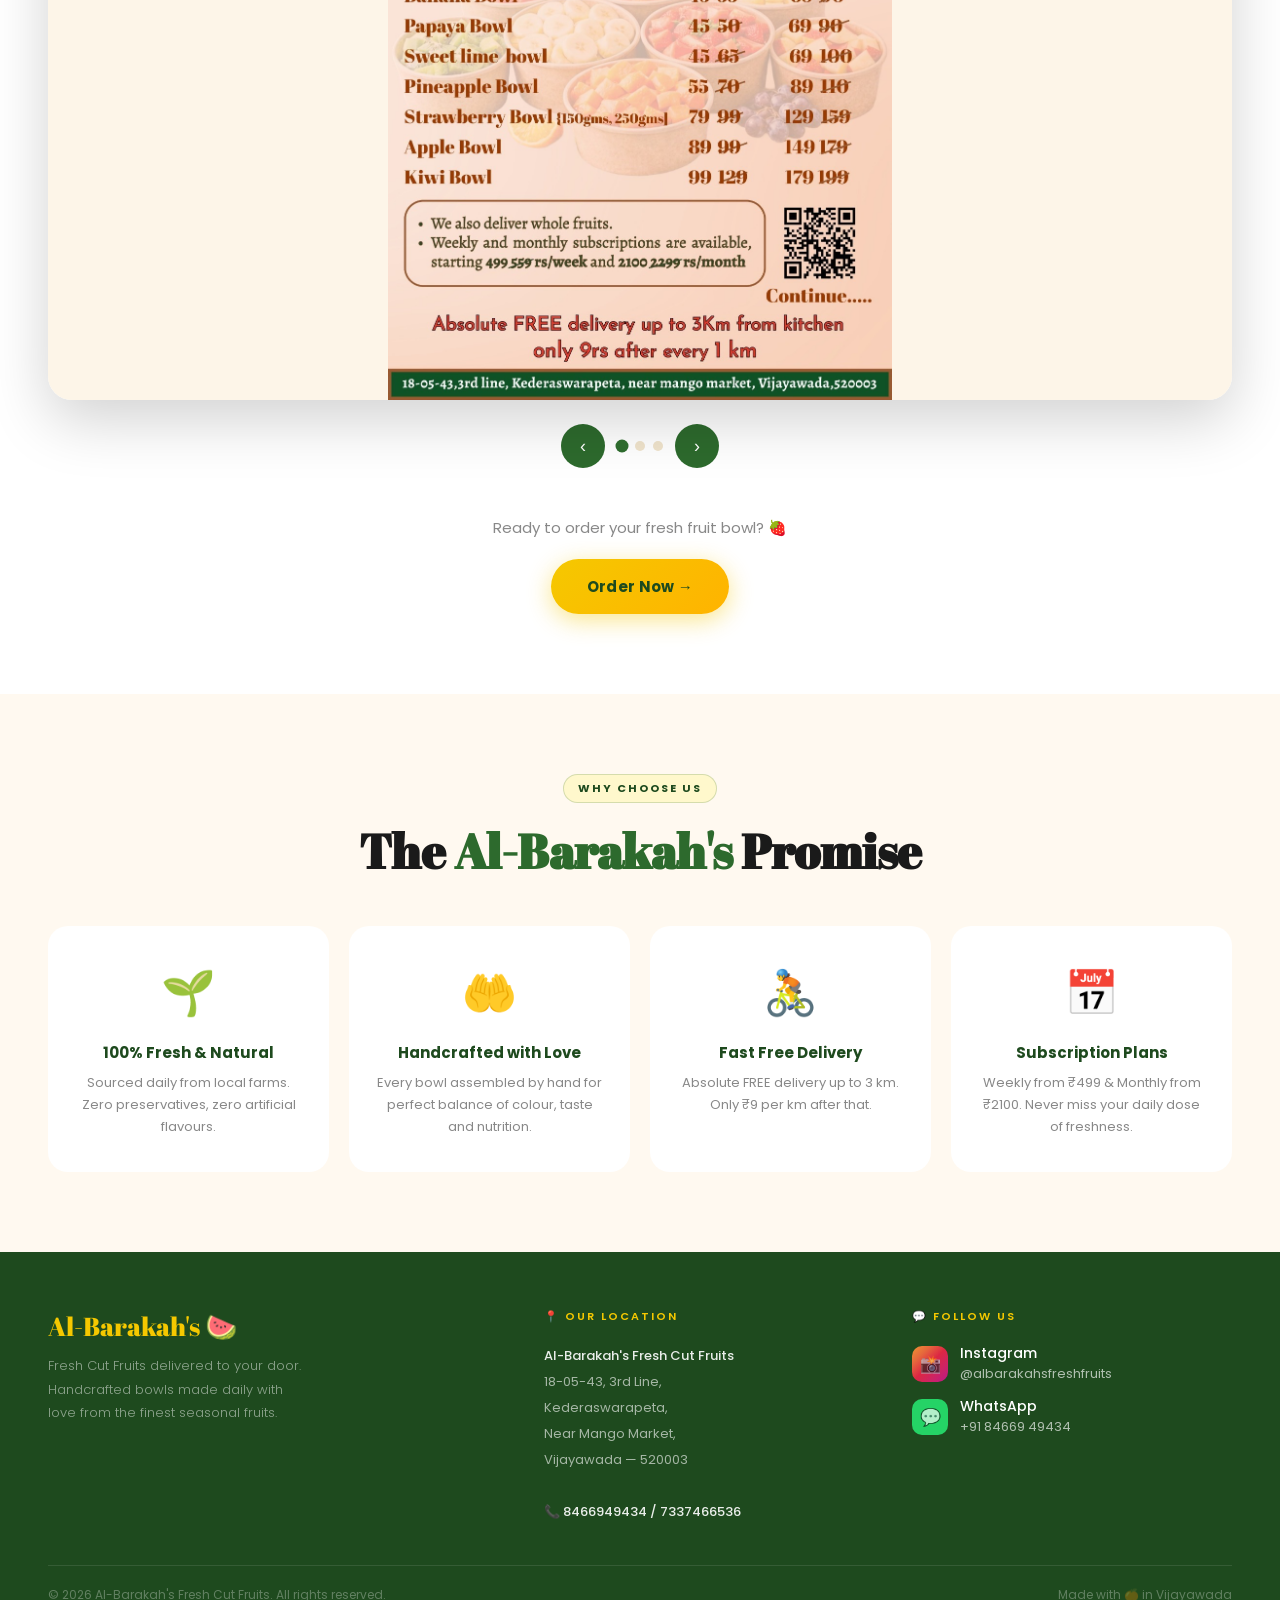
==== commit f25e9f38: "Add files via upload" ====
--- a/index.html
+++ b/index.html
@@ -221,7 +221,51 @@
       .hero-actions { flex-direction: column; align-items: center; }
       .hero-actions a { width: 100%; max-width: 280px; justify-content: center; }
     }
+    /* Install App Button */
+    .install-btn {
+      display: none; align-items: center; gap: 7px;
+      background: linear-gradient(135deg, var(--yellow), #FFB300);
+      color: var(--green-dark); padding: 8px 16px; border-radius: 100px;
+      font-size: 12px; font-weight: 700; border: none; cursor: pointer;
+      font-family: 'Poppins', sans-serif; letter-spacing: 0.3px;
+      transition: transform 0.2s, box-shadow 0.2s;
+      box-shadow: 0 4px 14px rgba(245,200,0,0.4);
+      white-space: nowrap; flex-shrink: 0;
+      animation: installPulse 2.5s ease-in-out infinite;
+    }
+    .install-btn.show { display: flex; }
+    .install-btn:hover { transform: translateY(-2px); box-shadow: 0 8px 20px rgba(245,200,0,0.55); }
+    @keyframes installPulse {
+      0%,100% { box-shadow: 0 4px 14px rgba(245,200,0,0.4); }
+      50% { box-shadow: 0 4px 24px rgba(245,200,0,0.75); }
+    }
+
+    /* iOS Install Banner */
+    .ios-banner {
+      display: none; position: fixed; bottom: 20px; left: 16px; right: 16px;
+      background: var(--green-dark); color: white; border-radius: 18px;
+      padding: 16px 18px; z-index: 9999;
+      box-shadow: 0 12px 40px rgba(0,0,0,0.4);
+      animation: fadeUp 0.4s ease;
+      border: 1.5px solid rgba(245,200,0,0.3);
+    }
+    .ios-banner.show { display: flex; align-items: flex-start; gap: 14px; }
+    .ios-banner-icon { font-size: 32px; flex-shrink: 0; margin-top: 2px; }
+    .ios-banner-text { flex: 1; font-size: 13px; line-height: 1.7; color: rgba(255,255,255,0.85); }
+    .ios-banner-text strong { color: var(--yellow); font-size: 14px; display: block; margin-bottom: 2px; }
+    .ios-banner-close {
+      background: rgba(255,255,255,0.15); border: none; color: white;
+      width: 28px; height: 28px; border-radius: 50%; font-size: 14px;
+      cursor: pointer; display: flex; align-items: center; justify-content: center;
+      flex-shrink: 0;
+    }
   </style>
+  <link rel="manifest" href="manifest.json"/>
+  <meta name="theme-color" content="#1E4A1E"/>
+  <meta name="apple-mobile-web-app-capable" content="yes"/>
+  <meta name="apple-mobile-web-app-status-bar-style" content="black-translucent"/>
+  <meta name="apple-mobile-web-app-title" content="Al-Barakah's"/>
+  <link rel="apple-touch-icon" href="logo.jpg.jpeg"/>
 </head>
 <body>
 
@@ -236,6 +280,11 @@
       <small>Fresh Cut Fruits</small>
     </div>
   </a>
+
+  <!-- Install App Button -->
+  <button class="install-btn" id="installBtn" onclick="installApp()">
+    📲 Install App
+  </button>
 
   <!-- Hamburger -->
   <div class="hamburger" onclick="toggleMenu()">
@@ -250,6 +299,16 @@
     <a href="contact.html">Contact</a>
   </div>
 </nav>
+
+<!-- iOS Install Banner -->
+<div class="ios-banner" id="iosBanner">
+  <div class="ios-banner-icon">🍉</div>
+  <div class="ios-banner-text">
+    <strong>Install Al-Barakah's App!</strong>
+    Tap <strong style="color:white">Share 📤</strong> then <strong style="color:white">"Add to Home Screen"</strong> to install the app on your iPhone.
+  </div>
+  <button class="ios-banner-close" onclick="document.getElementById('iosBanner').classList.remove('show')">✕</button>
+</div>
 
 <!-- HERO -->
 <section class="hero">
@@ -402,7 +461,7 @@
   </div>
   <div class="footer-bottom">
     <p>© 2026 Al-Barakah's Fresh Cut Fruits. All rights reserved.</p>
-    <p>Site was designed & developed by Banda Karthik</p>
+    <p>Made with 🍊 in Vijayawada</p>
   </div>
 </footer>
 
@@ -443,11 +502,52 @@
 <script>
 
 function toggleMenu(){
-
-const menu = document.getElementById("navLinks");
-
-menu.classList.toggle("show");
-
+  const menu = document.getElementById("navLinks");
+  menu.classList.toggle("show");
+}
+
+// ── PWA Install Logic ──
+let deferredPrompt = null;
+
+// Android / Desktop — browser fires this event
+window.addEventListener('beforeinstallprompt', (e) => {
+  e.preventDefault();
+  deferredPrompt = e;
+  document.getElementById('installBtn').classList.add('show');
+});
+
+function installApp() {
+  if (deferredPrompt) {
+    // Android / Desktop — show native install prompt
+    deferredPrompt.prompt();
+    deferredPrompt.userChoice.then((result) => {
+      if (result.outcome === 'accepted') {
+        document.getElementById('installBtn').classList.remove('show');
+      }
+      deferredPrompt = null;
+    });
+  } else {
+    // iOS — show manual instructions banner
+    document.getElementById('iosBanner').classList.add('show');
+  }
+}
+
+// Show install btn on iOS too (since beforeinstallprompt doesn't fire on iOS)
+const isIos = /iphone|ipad|ipod/i.test(navigator.userAgent);
+const isInStandaloneMode = window.navigator.standalone;
+if (isIos && !isInStandaloneMode) {
+  document.getElementById('installBtn').classList.add('show');
+}
+
+// Hide install button after app is installed
+window.addEventListener('appinstalled', () => {
+  document.getElementById('installBtn').classList.remove('show');
+  deferredPrompt = null;
+});
+
+// Register Service Worker
+if ('serviceWorker' in navigator) {
+  navigator.serviceWorker.register('sw.js').catch(() => {});
 }
 
 </script>
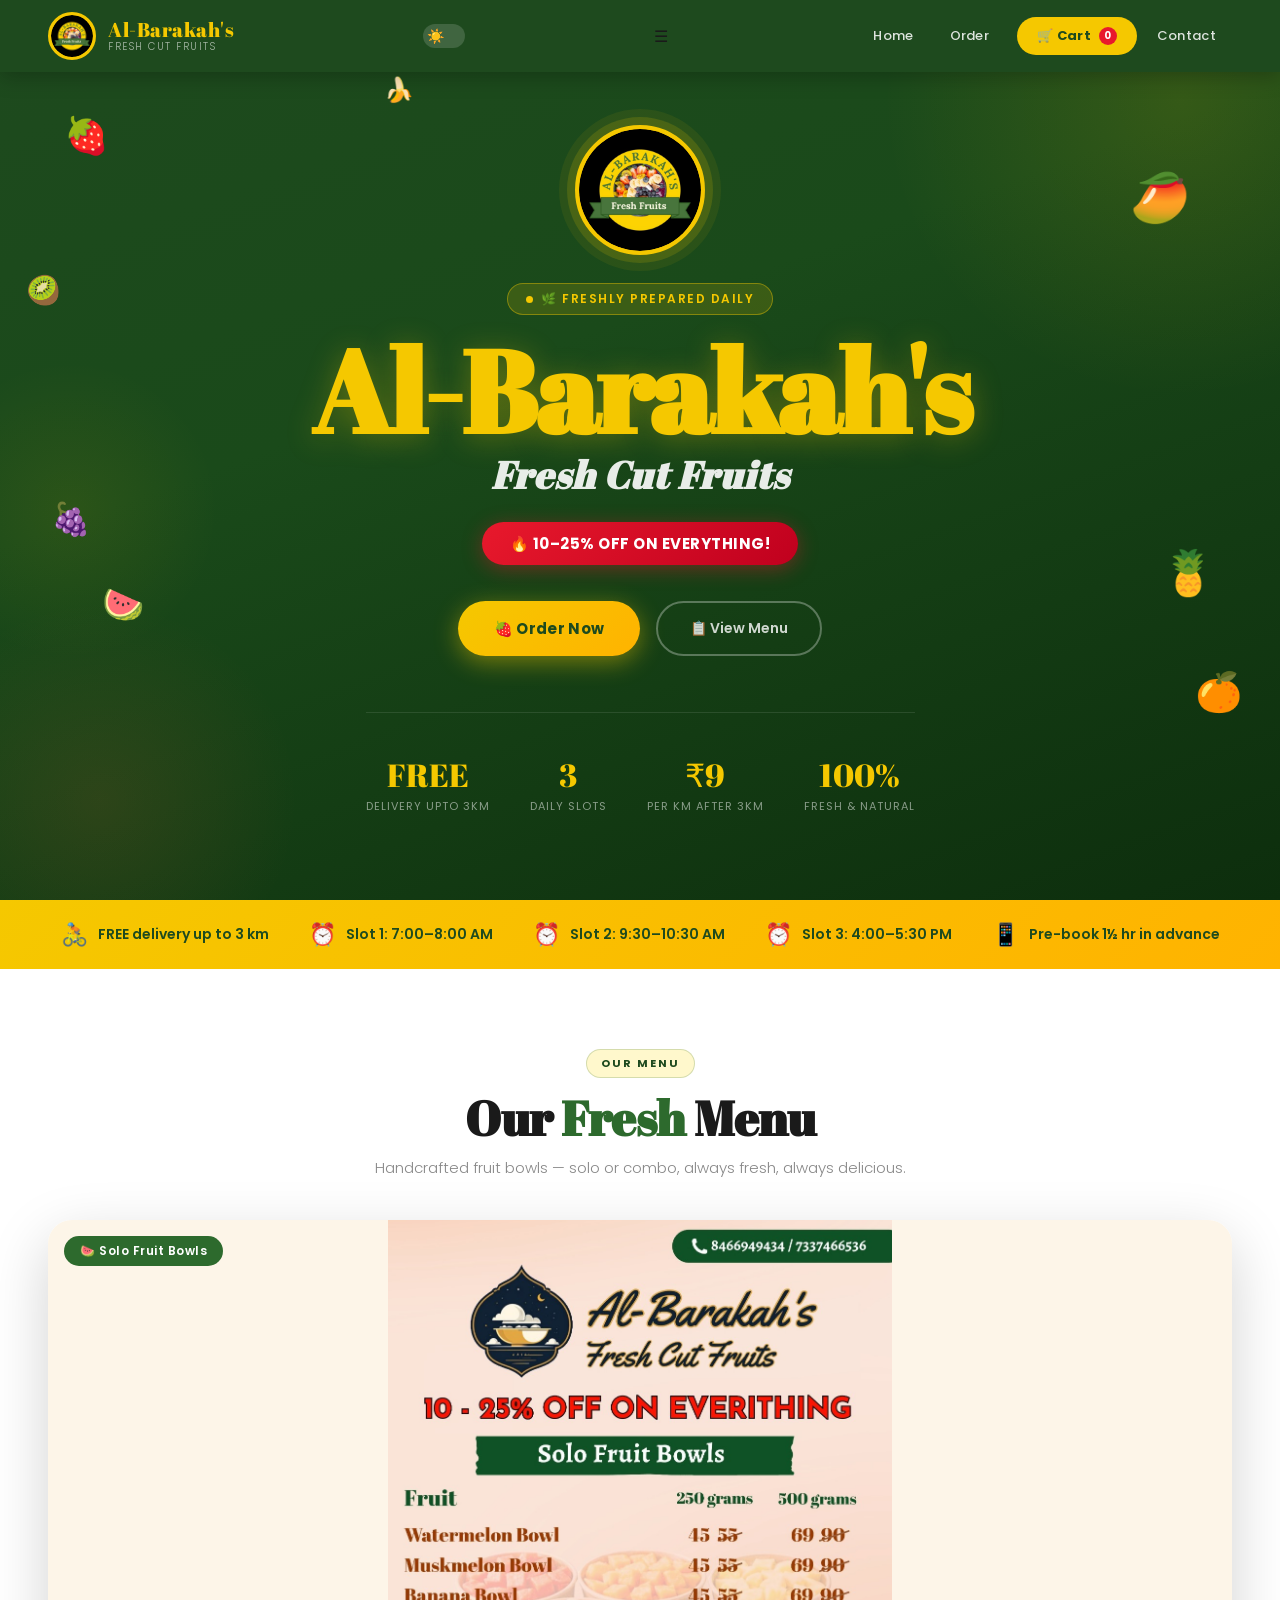
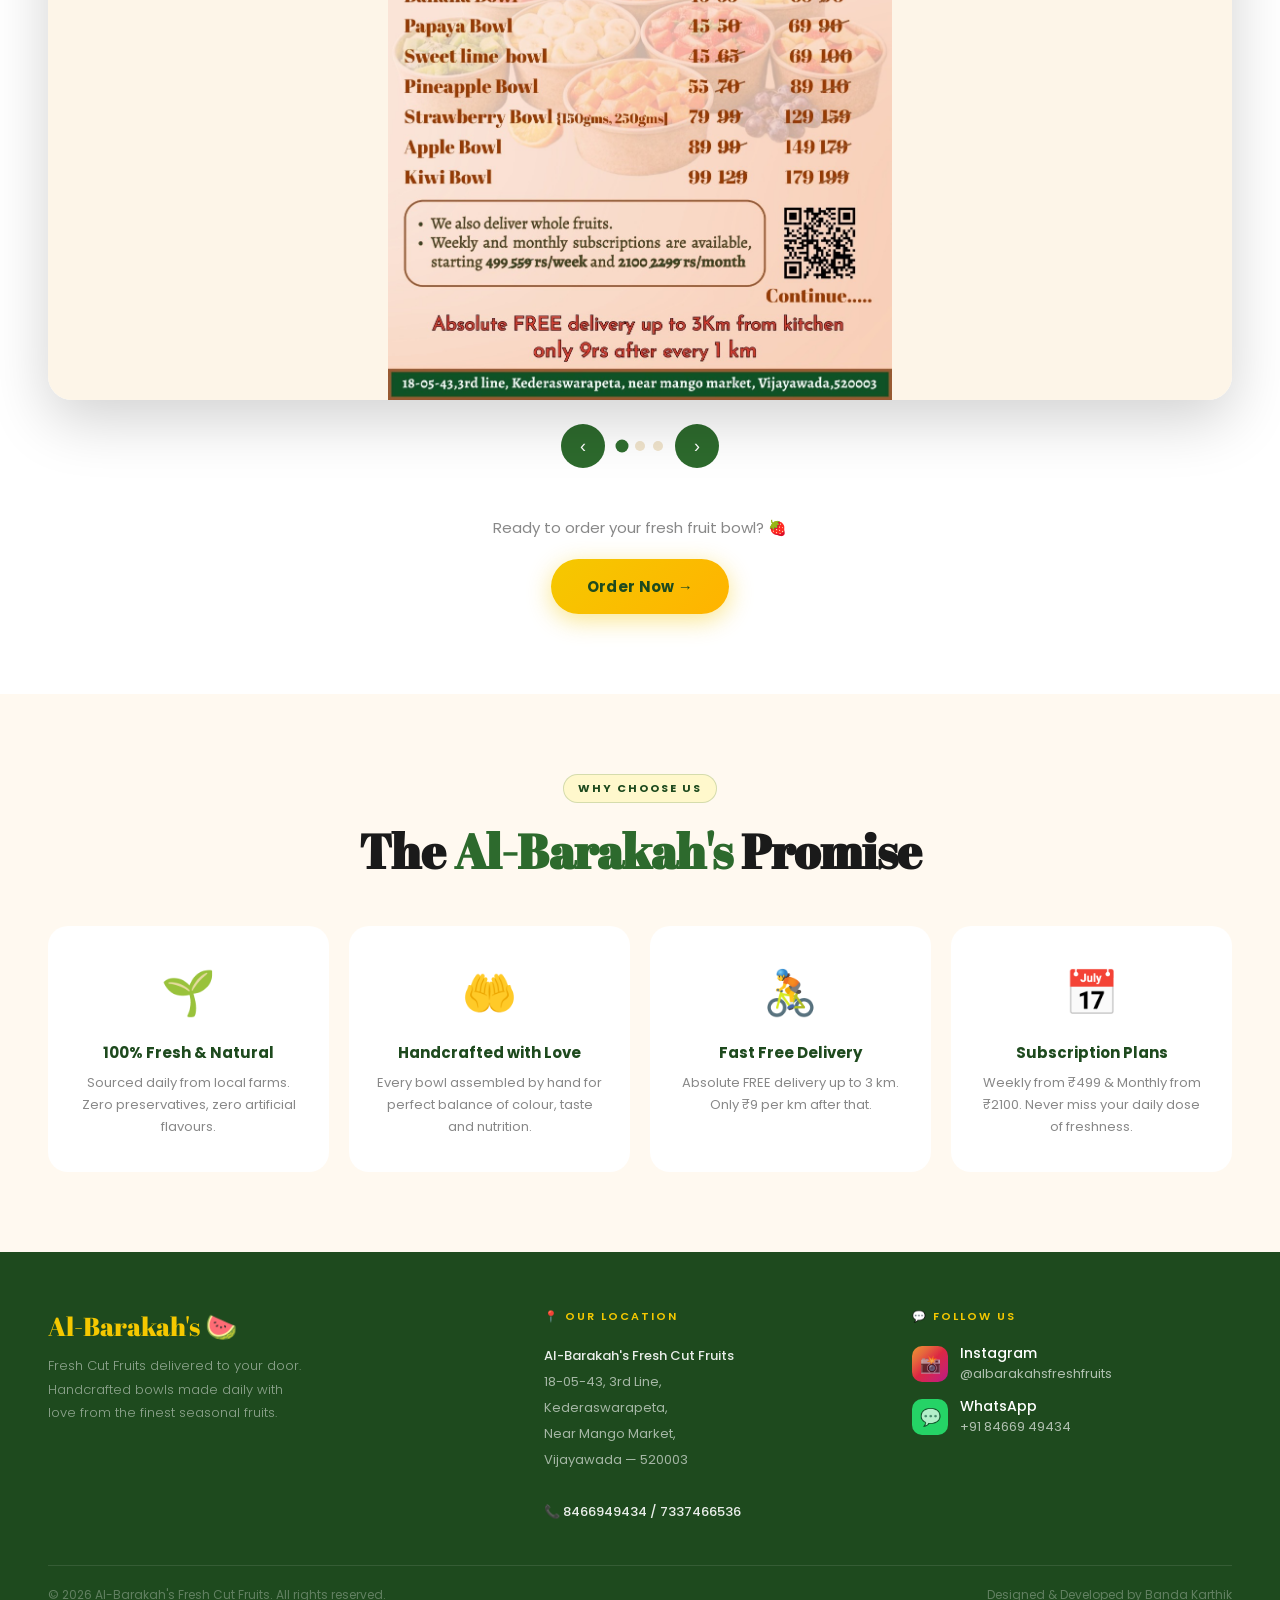
==== commit c66a1336: "Add files via upload" ====
--- a/index.html
+++ b/index.html
@@ -281,6 +281,9 @@
     </div>
   </a>
 
+  <!-- Dark Mode Toggle -->
+  <button class="dark-toggle" id="darkToggle" onclick="toggleDark()" title="Toggle Dark Mode"></button>
+
   <!-- Install App Button -->
   <button class="install-btn" id="installBtn" onclick="installApp()">
     📲 Install App
@@ -296,6 +299,7 @@
     <a href="index.html">Home</a>
     <a href="order.html">Order</a>
     <a href="cart.html" class="cart-nav-btn">🛒 Cart <span class="cart-badge" id="cartCount">0</span></a>
+    
     <a href="contact.html">Contact</a>
   </div>
 </nav>
@@ -452,6 +456,7 @@
           <div class="sicon ig">📸</div>
           <div><div style="color:white;font-size:14px;font-weight:500">Instagram</div><div>@albarakahsfreshfruits</div></div>
         </a>
+        
         <a href="https://wa.me/918466949434" class="social-item" target="_blank">
           <div class="sicon wa">💬</div>
           <div><div style="color:white;font-size:14px;font-weight:500">WhatsApp</div><div>+91 84669 49434</div></div>
@@ -461,7 +466,7 @@
   </div>
   <div class="footer-bottom">
     <p>© 2026 Al-Barakah's Fresh Cut Fruits. All rights reserved.</p>
-    <p>Made with 🍊 in Vijayawada</p>
+    <p>Designed &amp; Developed by Banda Karthik</p>
   </div>
 </footer>
 
@@ -501,10 +506,17 @@
 </script>
 <script>
 
-function toggleMenu(){
-  const menu = document.getElementById("navLinks");
-  menu.classList.toggle("show");
-}
+  // ── DARK MODE ──
+  function toggleDark(){
+    document.body.classList.toggle('dark');
+    localStorage.setItem('darkMode', document.body.classList.contains('dark') ? '1' : '0');
+  }
+  if(localStorage.getItem('darkMode') === '1') document.body.classList.add('dark');
+
+  function toggleMenu(){
+    document.getElementById("navLinks").classList.toggle("show");
+  }
+
 
 // ── PWA Install Logic ──
 let deferredPrompt = null;
--- a/shared.css
+++ b/shared.css
@@ -195,8 +195,78 @@
 }
 .btn-outline:hover { background: var(--green); color: white; }
 
-/* ── HAMBURGER ── */
-.hamburger {
+/* ═══════════════════════════════════════
+   DARK MODE
+═══════════════════════════════════════ */
+body.dark {
+  --cream:       #0a0a0a;
+  --white:       #111111;
+  --ink:         #f0f0f0;
+  --ink-soft:    #cccccc;
+  --ink-muted:   #888888;
+  --border:      #2e2e2e;
+  --green-light: #0f1f0f;
+  --yellow-light:#1a1400;
+  background: #0a0a0a;
+  color: #f0f0f0;
+}
+body.dark section,
+body.dark .menu-section,
+body.dark .items-section,
+body.dark .contact-section { background: #0a0a0a !important; }
+body.dark .items-section:nth-child(even) { background: #111111 !important; }
+body.dark .items-section:nth-child(odd) { background: #0a0a0a !important; }
+body.dark .why-section { background: #FFF9F0 !important; }
+body.dark .why-section .section-title { color: var(--ink) !important; }
+body.dark .why-section .section-title span { color: var(--green) !important; }
+body.dark .why-section .section-tag { background: var(--yellow-light) !important; color: var(--green-dark) !important; border-color: rgba(45,106,45,0.2) !important; }
+body.dark .why-card { background: #0a0a0a !important; border-color: #2e2e2e !important; }
+body.dark .why-title { color: var(--green) !important; }
+body.dark .why-desc { color: #888888 !important; }
+body.dark .hero { background: linear-gradient(160deg, var(--green-dark) 0%, #1a4a1a 40%, #0d2e0d 100%) !important; }
+body.dark nav { background: #0d1a0d; }
+body.dark footer { background: var(--green-dark) !important; }
+body.dark .summary-box,
+body.dark .cart-item,
+body.dark .contact-card,
+body.dark .why-card,
+body.dark .item-card { background: #1e1e1e; border-color: #2e2e2e; }
+body.dark .form-group input,
+body.dark .form-group textarea,
+body.dark .form-group select { background: #1e1e1e; color: #f0f0f0; border-color: #2e2e2e; }
+body.dark .modal,
+body.dark .upi-modal,
+body.dark .paid-modal { background: #1e1e1e; }
+body.dark .modal-body { background: #1e1e1e; }
+body.dark .order-summary-mini { background: #2a2a2a; }
+body.dark .note-box { background: #2a2200; }
+body.dark .ab-block { background: #1a1a1a; }
+body.dark .pay-opt { background: #1e1e1e; border-color: #2e2e2e; }
+body.dark .pay-opt.selected { background: #1a2e1a; }
+body.dark .upi-app-btn { background: #1e1e1e; border-color: #2e2e2e; }
+body.dark .upi-app-name { color: #f0f0f0; }
+body.dark .section-title { color: #9ca3af; }
+body.dark .section-title span { color: var(--green); }
+body.dark .section-sub { color: #888888; }
+body.dark .section-tag { background: #2a2200; color: var(--yellow); border-color: #554400; }
+
+/* Dark toggle button */
+.dark-toggle {
+  width: 42px; height: 24px; border-radius: 100px;
+  background: rgba(255,255,255,0.15); border: none; cursor: pointer;
+  position: relative; transition: background 0.3s; flex-shrink: 0;
+  display: flex; align-items: center; padding: 3px;
+}
+.dark-toggle::after {
+  content: '☀️'; font-size: 14px; line-height: 1;
+  width: 18px; height: 18px; border-radius: 50%;
+  display: flex; align-items: center; justify-content: center;
+  transition: transform 0.3s; background: transparent;
+}
+body.dark .dark-toggle { background: rgba(245,200,0,0.25); }
+body.dark .dark-toggle::after { content: '🌙'; transform: translateX(18px); }
+
+/* ═══════════════════════════════════════
   display: none;
   font-size: 26px;
   color: white;
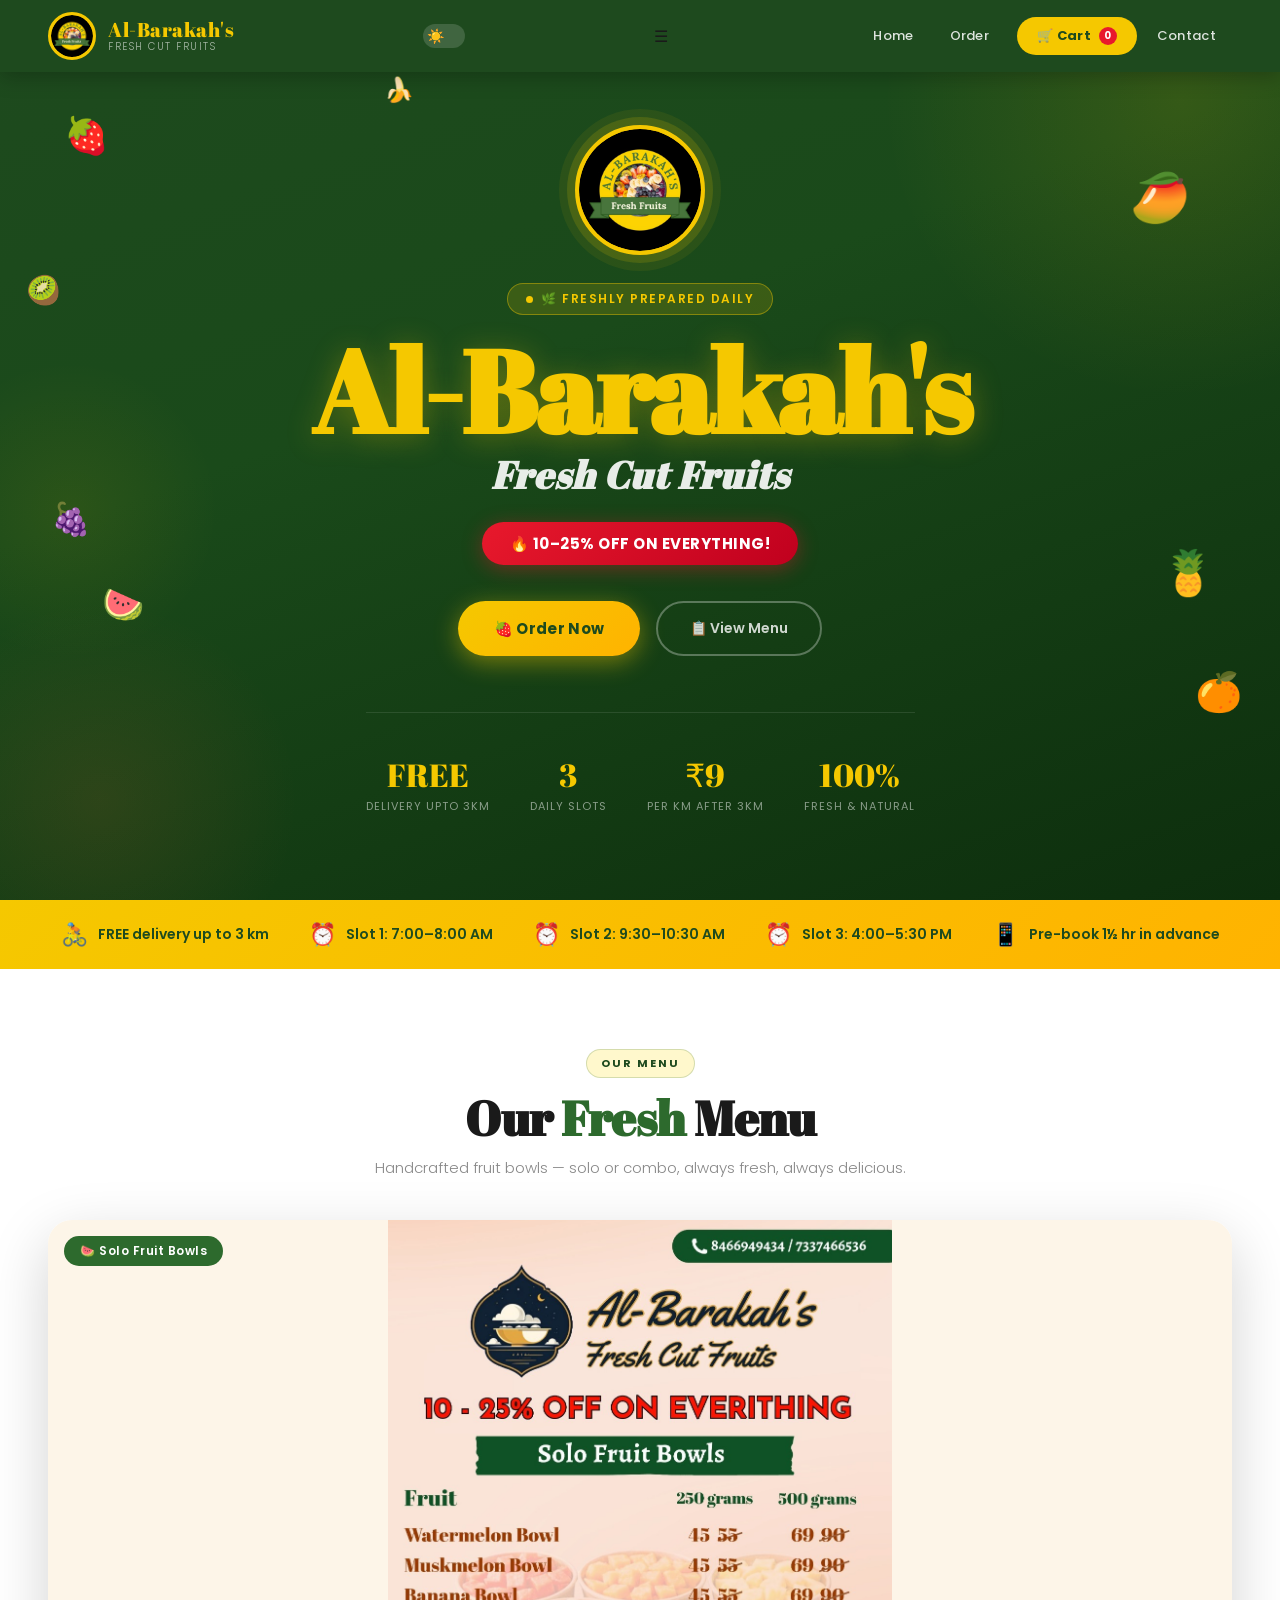
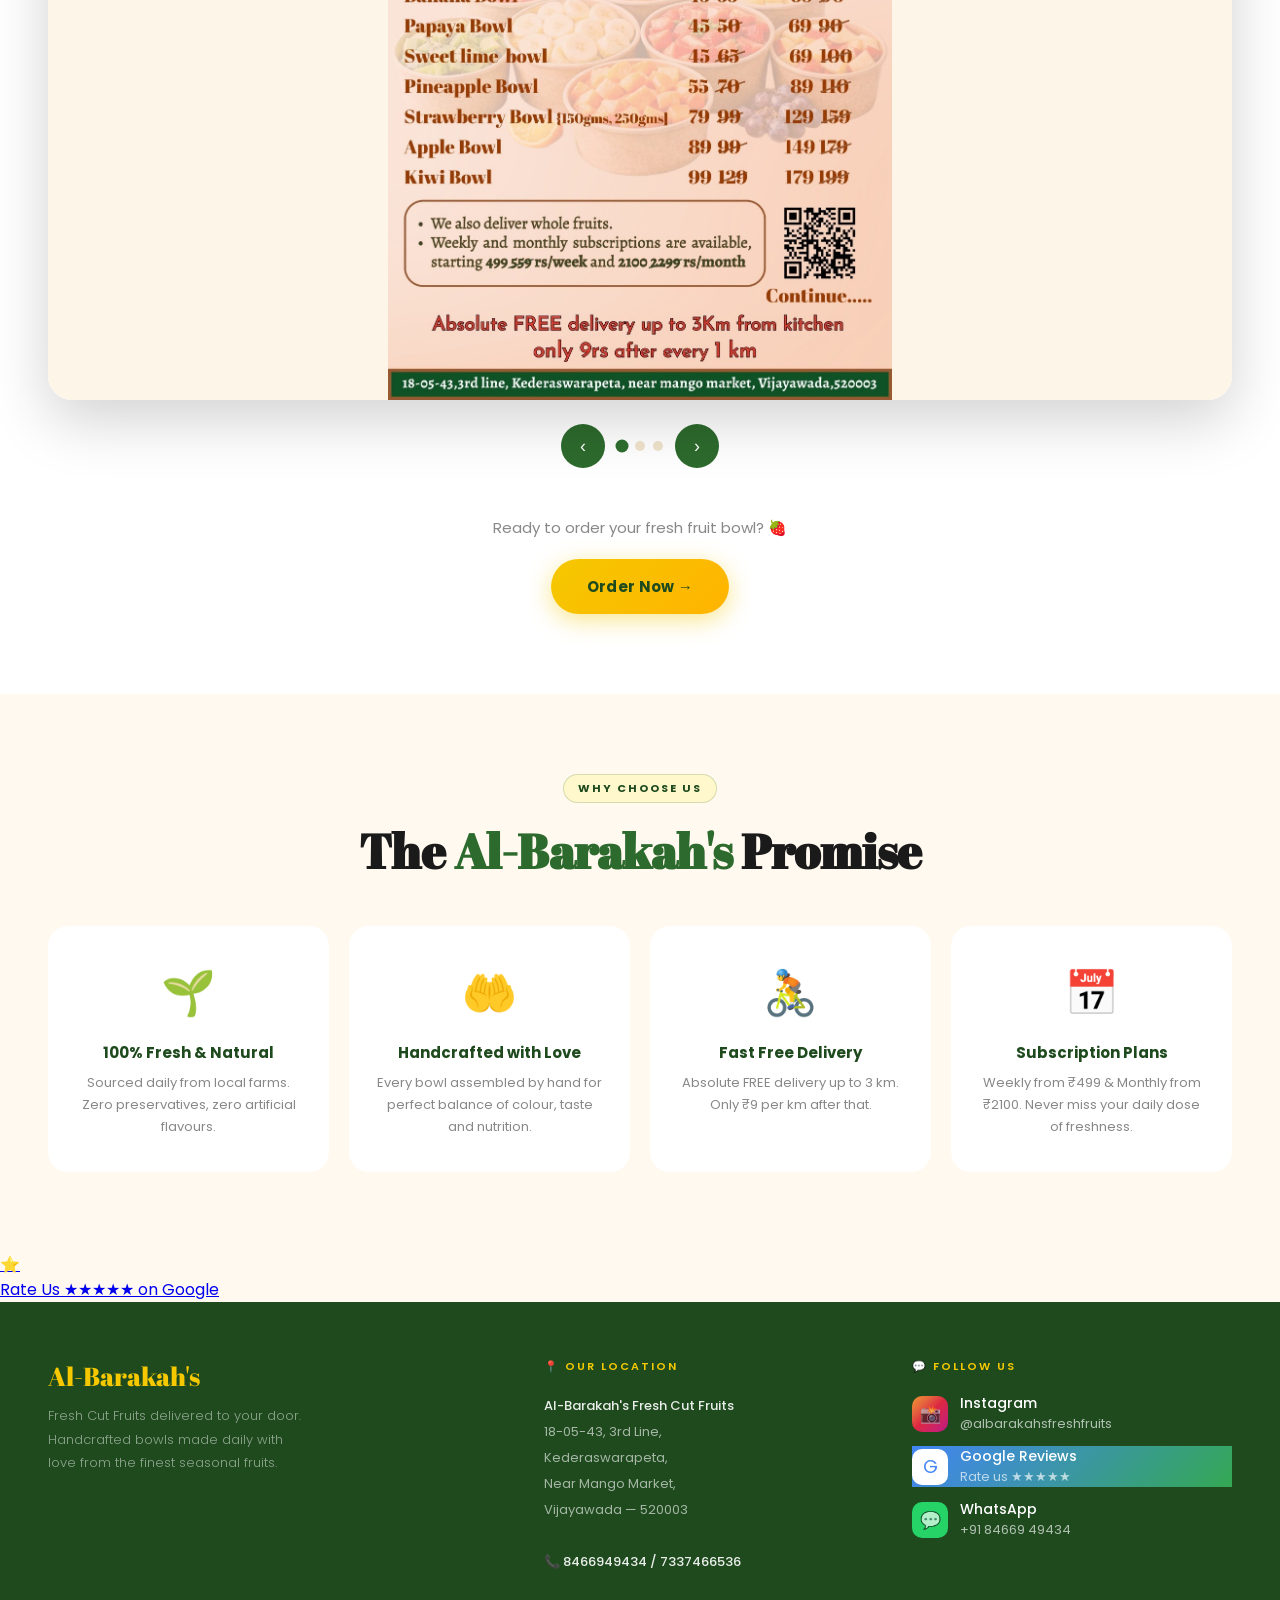
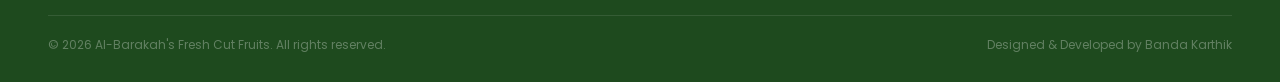
==== commit 6b03fc70: "Add files via upload" ====
--- a/index.html
+++ b/index.html
@@ -5,6 +5,9 @@
   <meta name="viewport" content="width=device-width, initial-scale=1.0"/>
   <title>Al-Barakah's Fresh Cut Fruits</title>
   <link rel="stylesheet" href="shared.css"/>
+  <link rel="icon" type="image/x-icon" href="favicon.ico"/>
+  <link rel="icon" type="image/png" sizes="32x32" href="favicon-32.png"/>
+  <link rel="apple-touch-icon" sizes="192x192" href="favicon-192.png"/>
   <style>
     /* ── HERO ── */
     .hero {
@@ -432,10 +435,21 @@
 </section>
 
 <!-- FOOTER -->
+
+<!-- GOOGLE REVIEW FLOATING BUTTON -->
+<a class="review-fab" href="https://g.page/r/CUQO1oCaW4juEBI/review" target="_blank" rel="noopener" title="Rate us on Google">
+  <div class="rfab-logo">⭐</div>
+  <div class="rfab-text">
+    Rate Us
+    <span class="rfab-stars">★★★★★</span>
+    <span class="rfab-label">on Google</span>
+  </div>
+</a>
+
 <footer>
   <div class="footer-grid">
     <div class="footer-brand">
-      <div class="f-logo">Al-Barakah's 🍉</div>
+      <div class="f-logo">Al-Barakah's</div>
       <p>Fresh Cut Fruits delivered to your door. Handcrafted bowls made daily with love from the finest seasonal fruits.</p>
     </div>
     <div class="footer-col">
@@ -457,7 +471,11 @@
           <div><div style="color:white;font-size:14px;font-weight:500">Instagram</div><div>@albarakahsfreshfruits</div></div>
         </a>
         
-        <a href="https://wa.me/918466949434" class="social-item" target="_blank">
+              <a href="https://g.page/r/CUQO1oCaW4juEBI/review" target="_blank" rel="noopener" class="social-item" style="background:linear-gradient(135deg,#4285F4,#34A853)">
+        <div class="sicon" style="background:white;color:#4285F4;font-size:18px;">G</div>
+        <div><div style="color:white;font-size:14px;font-weight:500">Google Reviews</div><div>Rate us ★★★★★</div></div>
+      </a>
+      <a href="https://wa.me/918466949434" class="social-item" target="_blank">
           <div class="sicon wa">💬</div>
           <div><div style="color:white;font-size:14px;font-weight:500">WhatsApp</div><div>+91 84669 49434</div></div>
         </a>
